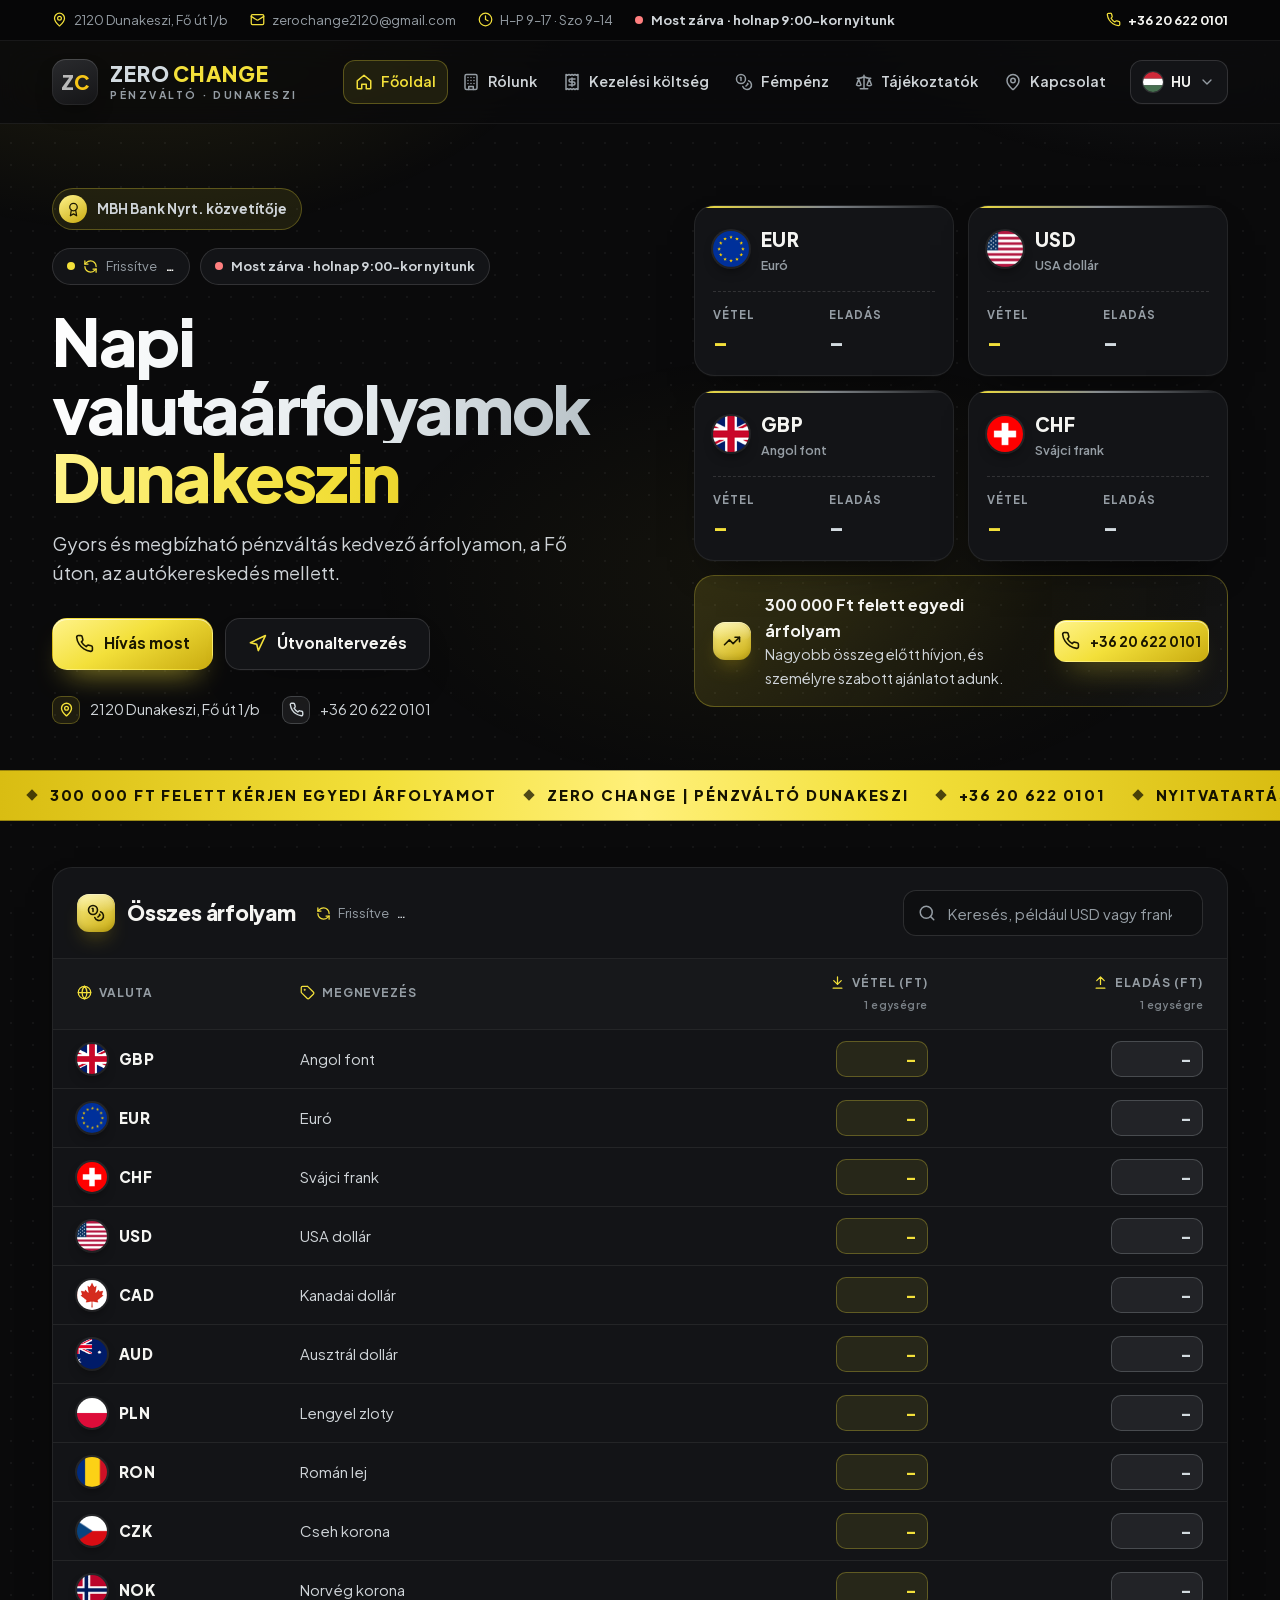
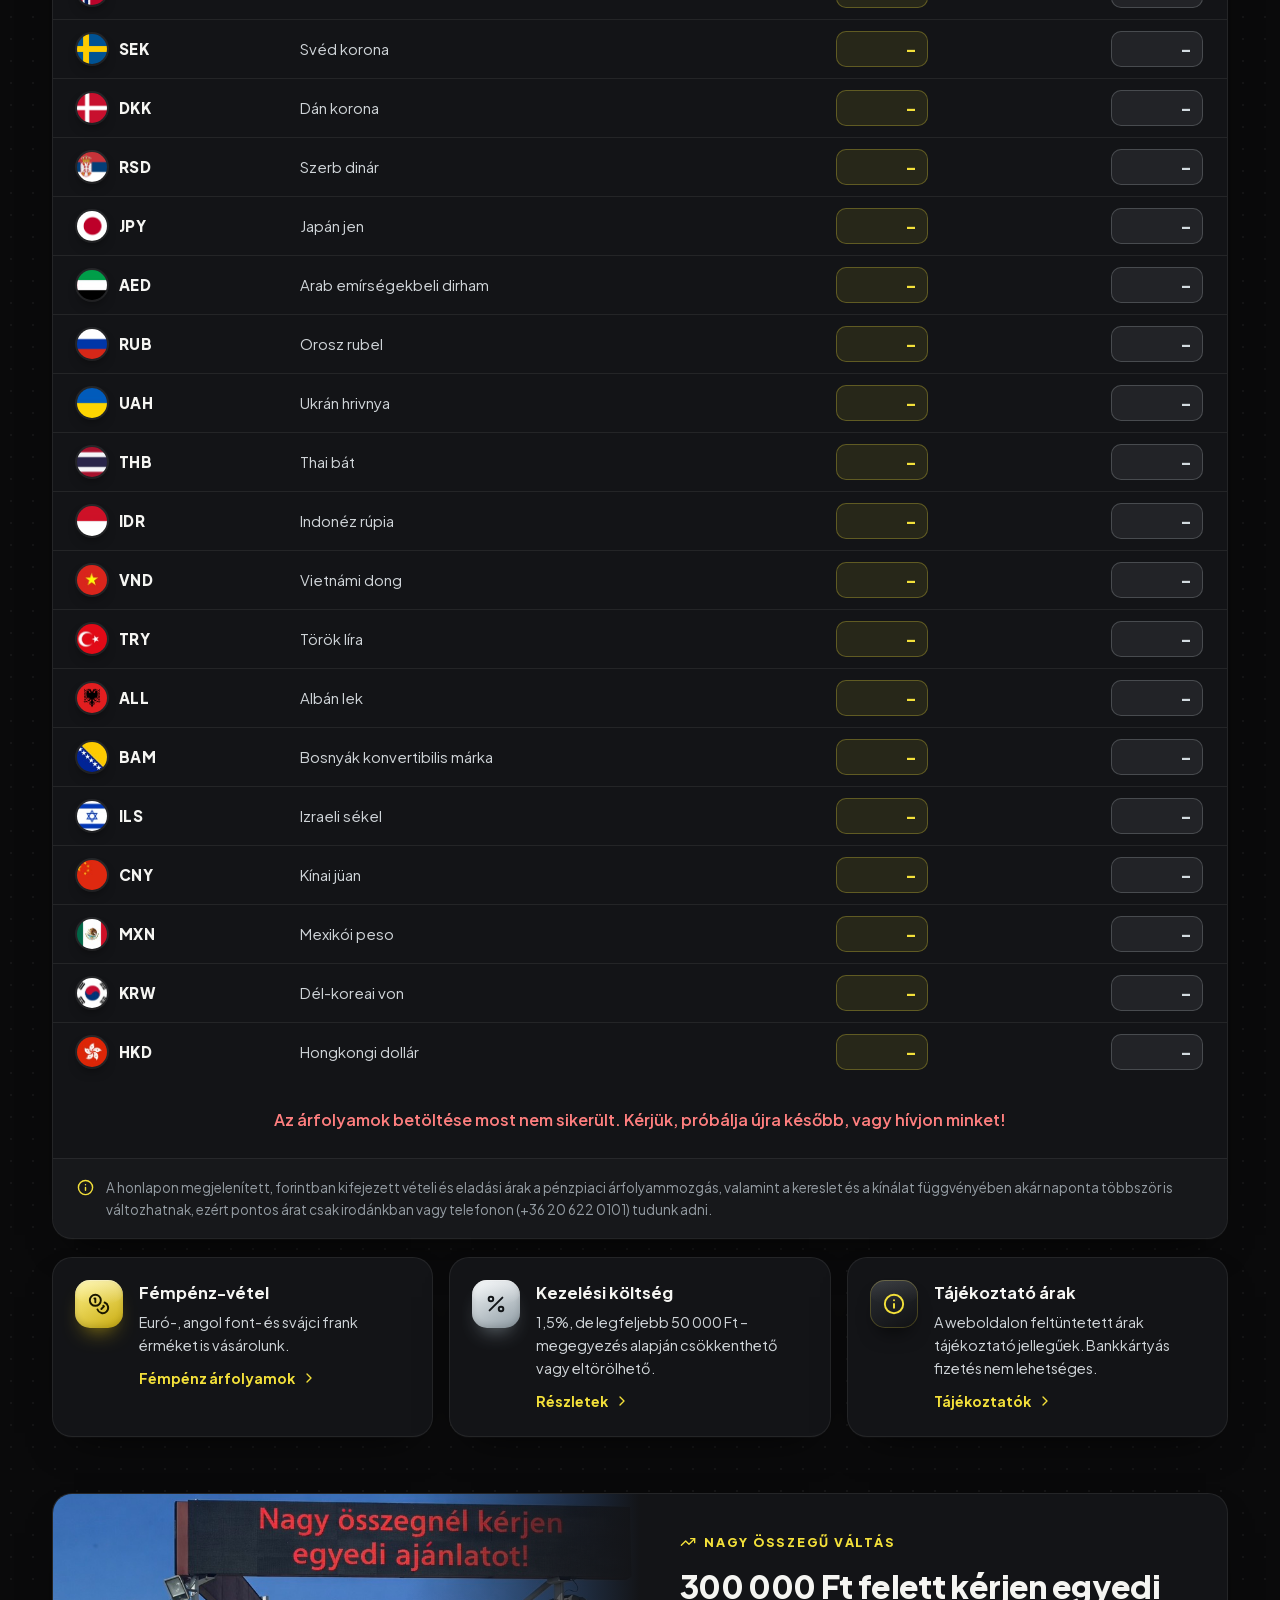
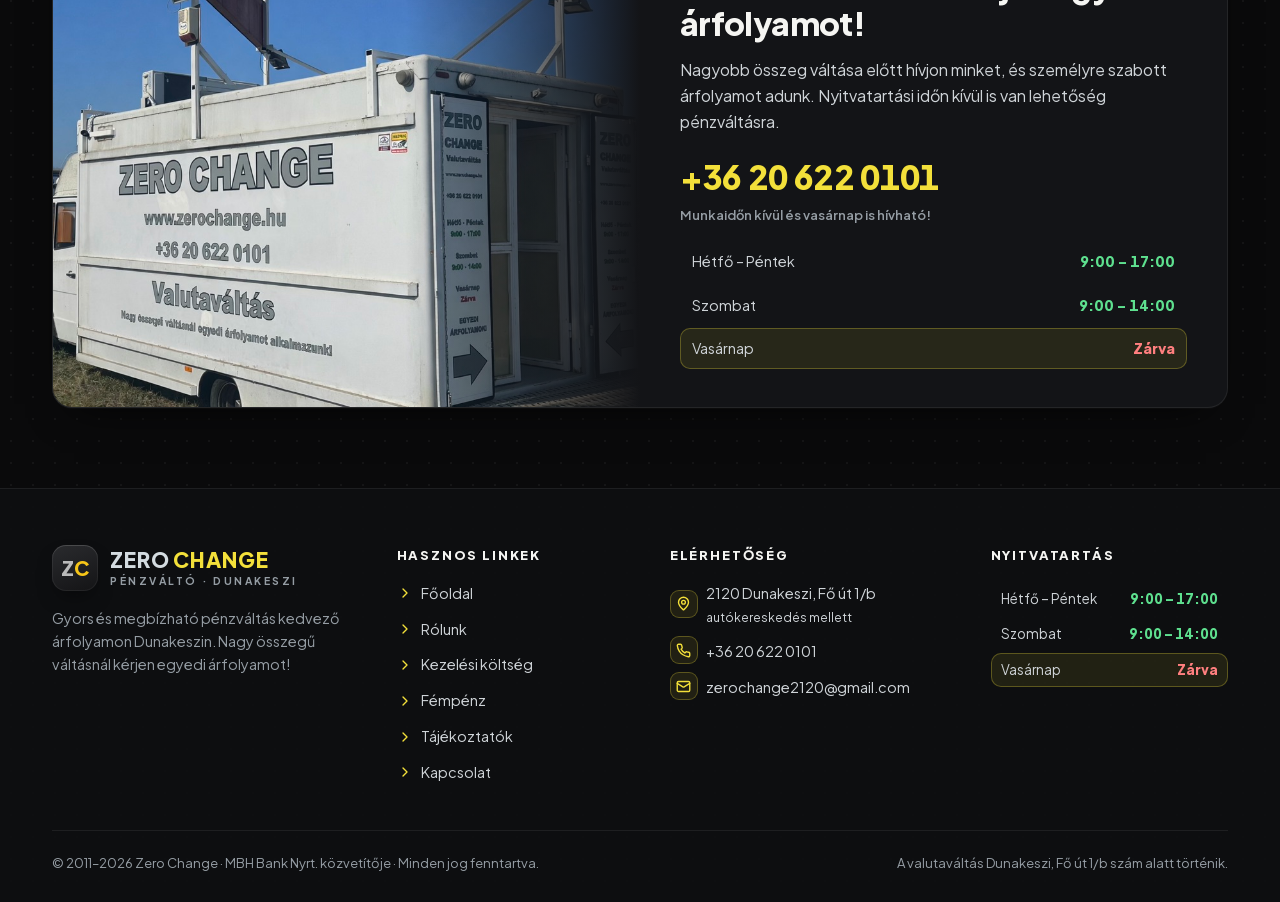
==== index.html @ 335357eb "Zero Change weboldal: első verzió Statikus, többnyelvű (HU/EN/DE) oldal élő valutaárfolyamokkal, fém" ====
<!doctype html>
<html lang="hu" data-page="home">
<head>
<meta charset="utf-8">
<meta name="viewport" content="width=device-width, initial-scale=1, viewport-fit=cover">
<title>Zero Change | Pénzváltó Dunakeszi – napi valutaárfolyamok</title>
<meta name="description" content="Zero Change valutaváltó – gyors és megbízható pénzváltás kedvező árfolyamon Dunakeszin. Nagy összegű váltásnál kérjen egyedi árfolyamot!">
<link rel="canonical" href="https://zerochange.hu/">
<meta name="theme-color" content="#0a0a0b">
<meta name="format-detection" content="telephone=no">
<meta property="og:type" content="website">
<meta property="og:site_name" content="Zero Change">
<meta property="og:locale" content="hu_HU">
<meta property="og:title" content="Zero Change | Pénzváltó Dunakeszi – napi valutaárfolyamok">
<meta property="og:description" content="Zero Change valutaváltó – gyors és megbízható pénzváltás kedvező árfolyamon Dunakeszin. Nagy összegű váltásnál kérjen egyedi árfolyamot!">
<meta property="og:url" content="https://zerochange.hu/">
<meta property="og:image" content="https://zerochange.hu/assets/img/icon-512.png">
<link rel="icon" type="image/png" sizes="32x32" href="assets/img/favicon-32.png">
<link rel="apple-touch-icon" href="assets/img/apple-touch-icon.png">
<link rel="preload" href="assets/fonts/plus-jakarta-sans-latin.woff2" as="font" type="font/woff2" crossorigin>
<link rel="preload" href="assets/fonts/plus-jakarta-sans-latin-ext.woff2" as="font" type="font/woff2" crossorigin>
<link rel="stylesheet" href="assets/css/site.css?v=20261125b">
<script src="assets/js/i18n.js?v=20261125b" defer></script>
<script src="assets/js/site.js?v=20261125b" defer></script>
<script type="application/ld+json">{"@context": "https://schema.org", "@type": "FinancialService", "name": "Zero Change", "alternateName": "Zero Change Pénzváltó Dunakeszi", "url": "https://zerochange.hu/", "image": "https://zerochange.hu/assets/img/icon-512.png", "telephone": "+36206220101", "email": "zerochange2120@gmail.com", "description": "Zero Change valutaváltó – gyors és megbízható pénzváltás kedvező árfolyamon Dunakeszin. Nagy összegű váltásnál kérjen egyedi árfolyamot!", "currenciesAccepted": "HUF", "paymentAccepted": "Cash", "address": {"@type": "PostalAddress", "streetAddress": "Fő út 1/b", "postalCode": "2120", "addressLocality": "Dunakeszi", "addressCountry": "HU"}, "geo": {"@type": "GeoCoordinates", "latitude": 47.625639, "longitude": 19.123778}, "openingHoursSpecification": [{"@type": "OpeningHoursSpecification", "dayOfWeek": ["Monday", "Tuesday", "Wednesday", "Thursday", "Friday"], "opens": "09:00", "closes": "17:00"}, {"@type": "OpeningHoursSpecification", "dayOfWeek": ["Saturday"], "opens": "09:00", "closes": "14:00"}]}</script>
</head>
<body>
<svg xmlns="http://www.w3.org/2000/svg" style="display:none" aria-hidden="true"><symbol id="i-pin" viewBox="0 0 24 24"><path d="M20 10c0 4.99-5.54 10.19-7.4 11.8a1 1 0 0 1-1.2 0C9.54 20.19 4 14.99 4 10a8 8 0 0 1 16 0"/><circle cx="12" cy="10" r="3"/></symbol><symbol id="i-mail" viewBox="0 0 24 24"><rect width="20" height="16" x="2" y="4" rx="2"/><path d="m22 7-8.97 5.7a1.94 1.94 0 0 1-2.06 0L2 7"/></symbol><symbol id="i-clock" viewBox="0 0 24 24"><circle cx="12" cy="12" r="10"/><path d="M12 6v6l4 2"/></symbol><symbol id="i-phone" viewBox="0 0 24 24"><path d="M22 16.92v3a2 2 0 0 1-2.18 2 19.8 19.8 0 0 1-8.63-3.07 19.5 19.5 0 0 1-6-6 19.8 19.8 0 0 1-3.07-8.67A2 2 0 0 1 4.11 2h3a2 2 0 0 1 2 1.72c.13.96.36 1.9.7 2.81a2 2 0 0 1-.45 2.11L8.09 9.91a16 16 0 0 0 6 6l1.27-1.27a2 2 0 0 1 2.11-.45c.91.34 1.85.57 2.81.7A2 2 0 0 1 22 16.92z"/></symbol><symbol id="i-home" viewBox="0 0 24 24"><path d="M3 10.5 12 3l9 7.5V20a1 1 0 0 1-1 1h-5v-6H9v6H4a1 1 0 0 1-1-1z"/></symbol><symbol id="i-building" viewBox="0 0 24 24"><rect x="4" y="2" width="16" height="20" rx="2"/><path d="M9 22v-4h6v4M8 6h.01M16 6h.01M12 6h.01M12 10h.01M12 14h.01M16 10h.01M16 14h.01M8 10h.01M8 14h.01"/></symbol><symbol id="i-receipt" viewBox="0 0 24 24"><path d="M4 2v20l2-1 2 1 2-1 2 1 2-1 2 1 2-1 2 1V2l-2 1-2-1-2 1-2-1-2 1-2-1-2 1z"/><path d="M16 8h-6a2 2 0 1 0 0 4h4a2 2 0 1 1 0 4H8M12 17.5v-11"/></symbol><symbol id="i-scale" viewBox="0 0 24 24"><path d="m16 16 3-8 3 8c-.87.65-1.92 1-3 1s-2.13-.35-3-1zM2 16l3-8 3 8c-.87.65-1.92 1-3 1s-2.13-.35-3-1z"/><path d="M7 21h10M12 3v18M3 7h2c2 0 5-1 7-2 2 1 5 2 7 2h2"/></symbol><symbol id="i-coins" viewBox="0 0 24 24"><circle cx="8" cy="8" r="6"/><path d="M18.09 10.37A6 6 0 1 1 10.34 18M7 6h1v4M16.71 13.88l.7.71-2.82 2.82"/></symbol><symbol id="i-menu" viewBox="0 0 24 24"><path d="M4 6h16M4 12h16M4 18h16"/></symbol><symbol id="i-close" viewBox="0 0 24 24"><path d="M18 6 6 18M6 6l12 12"/></symbol><symbol id="i-chev-down" viewBox="0 0 24 24"><path d="m6 9 6 6 6-6"/></symbol><symbol id="i-chev-right" viewBox="0 0 24 24"><path d="m9 18 6-6-6-6"/></symbol><symbol id="i-award" viewBox="0 0 24 24"><circle cx="12" cy="8" r="6"/><path d="M15.48 12.89 17 22l-5-3-5 3 1.52-9.11"/></symbol><symbol id="i-refresh" viewBox="0 0 24 24"><path d="M21 12a9 9 0 0 0-9-9 9.75 9.75 0 0 0-6.74 2.74L3 8"/><path d="M3 3v5h5M3 12a9 9 0 0 0 9 9 9.75 9.75 0 0 0 6.74-2.74L21 16"/><path d="M16 16h5v5"/></symbol><symbol id="i-nav" viewBox="0 0 24 24"><path d="M3 11 22 2l-9 19-2-8z"/></symbol><symbol id="i-search" viewBox="0 0 24 24"><circle cx="11" cy="11" r="8"/><path d="m21 21-4.3-4.3"/></symbol><symbol id="i-globe" viewBox="0 0 24 24"><circle cx="12" cy="12" r="10"/><path d="M12 2a14.5 14.5 0 0 0 0 20 14.5 14.5 0 0 0 0-20M2 12h20"/></symbol><symbol id="i-tag" viewBox="0 0 24 24"><path d="M12.59 2.59A2 2 0 0 0 11.17 2H4a2 2 0 0 0-2 2v7.17a2 2 0 0 0 .59 1.42l8.7 8.7a2.43 2.43 0 0 0 3.42 0l6.58-6.58a2.43 2.43 0 0 0 0-3.42z"/><circle cx="7.5" cy="7.5" r=".6" fill="currentColor"/></symbol><symbol id="i-buy" viewBox="0 0 24 24"><path d="M12 3v12M6 9l6 6 6-6M5 21h14"/></symbol><symbol id="i-sell" viewBox="0 0 24 24"><path d="M12 15V3M6 9l6-6 6 6M5 21h14"/></symbol><symbol id="i-info" viewBox="0 0 24 24"><circle cx="12" cy="12" r="10"/><path d="M12 16v-4M12 8h.01"/></symbol><symbol id="i-arrow-up" viewBox="0 0 24 24"><path d="m5 12 7-7 7 7M12 19V5"/></symbol><symbol id="i-check" viewBox="0 0 24 24"><path d="M20 6 9 17l-5-5"/></symbol><symbol id="i-percent" viewBox="0 0 24 24"><path d="M19 5 5 19"/><circle cx="6.5" cy="6.5" r="2.5"/><circle cx="17.5" cy="17.5" r="2.5"/></symbol><symbol id="i-wallet" viewBox="0 0 24 24"><path d="M19 7V4a1 1 0 0 0-1-1H5a2 2 0 0 0 0 4h15a1 1 0 0 1 1 1v4h-3a2 2 0 0 0 0 4h3a1 1 0 0 0 1-1v-2a1 1 0 0 0-1-1"/><path d="M3 5v14a2 2 0 0 0 2 2h15a1 1 0 0 0 1-1v-4"/></symbol><symbol id="i-file" viewBox="0 0 24 24"><path d="M15 2H6a2 2 0 0 0-2 2v16a2 2 0 0 0 2 2h12a2 2 0 0 0 2-2V7z"/><path d="M14 2v4a2 2 0 0 0 2 2h4M16 13H8M16 17H8M10 9H8"/></symbol><symbol id="i-ext" viewBox="0 0 24 24"><path d="M15 3h6v6M10 14 21 3M18 13v6a2 2 0 0 1-2 2H5a2 2 0 0 1-2-2V8a2 2 0 0 1 2-2h6"/></symbol><symbol id="i-shield" viewBox="0 0 24 24"><path d="M20 13c0 5-3.5 7.5-7.66 8.95a1 1 0 0 1-.67-.01C7.5 20.5 4 18 4 13V6a1 1 0 0 1 1-1c2 0 4.5-1.2 6.24-2.72a1.17 1.17 0 0 1 1.52 0C14.51 3.81 17 5 19 5a1 1 0 0 1 1 1z"/></symbol><symbol id="i-user" viewBox="0 0 24 24"><path d="M19 21v-2a4 4 0 0 0-4-4H9a4 4 0 0 0-4 4v2"/><circle cx="12" cy="7" r="4"/></symbol><symbol id="i-bank" viewBox="0 0 24 24"><path d="M3 22h18M6 18v-7M10 18v-7M14 18v-7M18 18v-7M12 2l9 5H3z"/></symbol><symbol id="i-trend" viewBox="0 0 24 24"><path d="M22 7 13.5 15.5l-5-5L2 17"/><path d="M16 7h6v6"/></symbol><symbol id="i-chart" viewBox="0 0 24 24"><path d="M3 3v18h18"/><path d="m19 9-5 5-4-4-3 3"/></symbol><symbol id="i-cash" viewBox="0 0 24 24"><rect x="2" y="6" width="20" height="12" rx="2"/><circle cx="12" cy="12" r="2.5"/><path d="M6 12h.01M18 12h.01"/></symbol><symbol id="i-swap" viewBox="0 0 24 24"><path d="m16 3 4 4-4 4M20 7H4M8 21l-4-4 4-4M4 17h16"/></symbol><symbol id="i-calendar" viewBox="0 0 24 24"><rect x="3" y="4" width="18" height="18" rx="2"/><path d="M16 2v4M8 2v4M3 10h18"/></symbol><symbol id="flag-hu" viewBox="0 0 24 24"><rect width="24" height="8" fill="#ce2939"/><rect y="8" width="24" height="8" fill="#fff"/><rect y="16" width="24" height="8" fill="#477050"/></symbol><symbol id="flag-de" viewBox="0 0 24 24"><rect width="24" height="8" fill="#000"/><rect y="8" width="24" height="8" fill="#dd0000"/><rect y="16" width="24" height="8" fill="#ffce00"/></symbol><symbol id="flag-gb" viewBox="0 0 24 24"><rect width="24" height="24" fill="#012169"/><path d="M0 0l24 24M24 0 0 24" stroke="#fff" stroke-width="5"/><path d="M0 0l24 24M24 0 0 24" stroke="#c8102e" stroke-width="2"/><path d="M12 0v24M0 12h24" stroke="#fff" stroke-width="7"/><path d="M12 0v24M0 12h24" stroke="#c8102e" stroke-width="4"/></symbol></svg>
<a class="skip" href="#main" data-i18n="skip">Ugrás a tartalomra</a>
<div class="topbar"><div class="wrap tb-in">
  <a class="tb-i tb-addr" href="https://www.google.com/maps/search/?api=1&query=47.625639%2C19.123778" target="_blank" rel="noopener noreferrer"><svg class="i" aria-hidden="true"><use href="#i-pin"/></svg><span>2120 Dunakeszi, Fő út 1/b</span></a>
  <a class="tb-i tb-mail" href="mailto:zerochange2120@gmail.com"><svg class="i" aria-hidden="true"><use href="#i-mail"/></svg><span>zerochange2120@gmail.com</span></a>
  <span class="tb-i tb-hours"><svg class="i" aria-hidden="true"><use href="#i-clock"/></svg><span data-i18n="hours_short">H–P 9–17 · Szo 9–14</span></span>
  <span class="tb-i tb-status" data-status><span class="dot" aria-hidden="true"></span><span data-status-t>H–P 9–17 · Szo 9–14</span></span>
  <a class="tb-i tb-tel" href="tel:+36206220101"><svg class="i" aria-hidden="true"><use href="#i-phone"/></svg><span>+36 20 622 0101</span></a>
</div></div>
<header class="hdr">
  <div class="wrap hdr-in">
    <a class="brand" href="index.html" aria-label="Zero Change – Főoldal"><span class="mark" aria-hidden="true"><b>Z</b><i>C</i></span><span class="wm"><span class="wm-t"><b>ZERO</b><i>CHANGE</i></span><small>Pénzváltó · Dunakeszi</small></span></a>
    <nav class="nav" data-i18n-attr="aria-label:menu_label" aria-label="Menü"><a href="index.html" aria-current="page"><svg class="i" aria-hidden="true"><use href="#i-home"/></svg><span data-i18n="nav_home">Főoldal</span></a><a href="rolunk.html"><svg class="i" aria-hidden="true"><use href="#i-building"/></svg><span data-i18n="nav_about">Rólunk</span></a><a href="kezeles.html"><svg class="i" aria-hidden="true"><use href="#i-receipt"/></svg><span data-i18n="nav_fees">Kezelési költség</span></a><a href="fempenz.html"><svg class="i" aria-hidden="true"><use href="#i-coins"/></svg><span data-i18n="nav_coins">Fémpénz</span></a><a href="panasz.html"><svg class="i" aria-hidden="true"><use href="#i-scale"/></svg><span data-i18n="nav_docs">Tájékoztatók</span></a><a href="kapcsolat.html"><svg class="i" aria-hidden="true"><use href="#i-pin"/></svg><span data-i18n="nav_contact">Kapcsolat</span></a></nav>
    <div class="lang">
      <button class="lang-btn" type="button" aria-haspopup="true" aria-expanded="false" data-i18n-attr="aria-label:lang_label" aria-label="Nyelv kiválasztása"><svg class="flag lang-cur-flag" aria-hidden="true"><use href="#flag-hu"/></svg><span class="lang-cur-text">HU</span><svg class="i" aria-hidden="true"><use href="#i-chev-down"/></svg></button>
      <div class="lang-menu"></div>
    </div>
    <button class="burger" id="menuOpen" type="button" aria-controls="drawer" aria-expanded="false" data-i18n-attr="aria-label:menu_open" aria-label="Menü megnyitása"><svg class="i" aria-hidden="true"><use href="#i-menu"/></svg></button>
  </div>
</header>
<div class="drawer" id="drawer">
  <div class="drawer-bg" data-close></div>
  <div class="drawer-panel" role="dialog" aria-modal="true" data-i18n-attr="aria-label:menu_label" aria-label="Menü">
    <div class="drawer-top"><span class="brand"><span class="mark" aria-hidden="true"><b>Z</b><i>C</i></span><span class="wm"><span class="wm-t"><b>ZERO</b><i>CHANGE</i></span></span></span><button type="button" data-close data-i18n-attr="aria-label:menu_close" aria-label="Menü bezárása" class="burger burger-x"><svg class="i" aria-hidden="true"><use href="#i-close"/></svg></button></div>
    <a class="dlk" href="index.html" aria-current="page"><span class="mi"><svg class="i" aria-hidden="true"><use href="#i-home"/></svg></span><span data-i18n="nav_home">Főoldal</span></a><a class="dlk" href="rolunk.html"><span class="mi"><svg class="i" aria-hidden="true"><use href="#i-building"/></svg></span><span data-i18n="nav_about">Rólunk</span></a><a class="dlk" href="kezeles.html"><span class="mi"><svg class="i" aria-hidden="true"><use href="#i-receipt"/></svg></span><span data-i18n="nav_fees">Kezelési költség</span></a><a class="dlk" href="fempenz.html"><span class="mi"><svg class="i" aria-hidden="true"><use href="#i-coins"/></svg></span><span data-i18n="nav_coins">Fémpénz</span></a><a class="dlk" href="panasz.html"><span class="mi"><svg class="i" aria-hidden="true"><use href="#i-scale"/></svg></span><span data-i18n="nav_docs">Tájékoztatók</span></a><a class="dlk" href="kapcsolat.html"><span class="mi"><svg class="i" aria-hidden="true"><use href="#i-pin"/></svg></span><span data-i18n="nav_contact">Kapcsolat</span></a>
    <div class="drawer-info">
      <a href="tel:+36206220101">+36 20 622 0101</a>
      <a href="mailto:zerochange2120@gmail.com">zerochange2120@gmail.com</a>
      <a href="https://www.google.com/maps/search/?api=1&query=47.625639%2C19.123778" target="_blank" rel="noopener noreferrer">2120 Dunakeszi, Fő út 1/b</a>
      <span data-i18n="hours_long">Hétfő–péntek 9:00–17:00, szombat 9:00–14:00</span>
    </div>
  </div>
</div>
<main id="main">
<section class="hero"><div class="wrap hero-g">
  <div class="hero-txt">
    <div class="badge"><span class="bdi"><svg class="i" aria-hidden="true"><use href="#i-award"/></svg></span><span data-i18n="partner">MBH Bank Nyrt. közvetítője</span></div>
    <div class="pills">
      <span class="upd-hero" aria-live="polite"><span class="live" aria-hidden="true"></span><svg class="i" aria-hidden="true"><use href="#i-refresh"/></svg><span data-i18n="updated">Frissítve</span><b data-upd>…</b></span>
      <span class="st-pill" data-status><span class="dot" aria-hidden="true"></span><span data-status-t>H–P 9–17 · Szo 9–14</span></span>
    </div>
    <h1 class="h1"><span class="a1" data-i18n="home_t1">Napi valutaárfolyamok</span><span class="a2" data-i18n="home_t2">Dunakeszin</span></h1>
    <p class="lead" data-i18n="home_sub">Gyors és megbízható pénzváltás kedvező árfolyamon, a Fő úton, az autókereskedés mellett.</p>
    <div class="cta">
      <a class="btn btn-p" href="tel:+36206220101"><svg class="i" aria-hidden="true"><use href="#i-phone"/></svg><span data-i18n="btn_call">Hívás most</span></a>
      <a class="btn" href="https://www.google.com/maps/dir/?api=1&destination=47.625639%2C19.123778" target="_blank" rel="noopener noreferrer"><svg class="i" aria-hidden="true"><use href="#i-nav"/></svg><span class="hide-sm" data-i18n="btn_route">Útvonaltervezés</span><span class="show-sm" data-i18n="btn_route_short">Útvonal</span></a>
    </div>
    <div class="meta"><a href="https://www.google.com/maps/search/?api=1&query=47.625639%2C19.123778" target="_blank" rel="noopener noreferrer"><span class="mi"><svg class="i" aria-hidden="true"><use href="#i-pin"/></svg></span><span>2120 Dunakeszi, Fő út 1/b</span></a><a href="tel:+36206220101"><span class="mi s"><svg class="i" aria-hidden="true"><use href="#i-phone"/></svg></span><span>+36 20 622 0101</span></a></div>
  </div>
  <div class="feat" id="featured" aria-live="polite">
    <article class="card fc" data-feat="EUR"><div class="fc-t"><img class="cflag" src="assets/flags/EUR.png" alt="" width="36" height="36"><div>EUR<small data-cname>Euró</small></div></div><div class="fc-r"><div><small data-i18n="buy">Vétel</small><b class="c-buy">…</b></div><div><small data-i18n="sell">Eladás</small><b class="c-sell">…</b></div></div></article>
    <article class="card fc" data-feat="USD"><div class="fc-t"><img class="cflag" src="assets/flags/USD.png" alt="" width="36" height="36"><div>USD<small data-cname>USA dollár</small></div></div><div class="fc-r"><div><small data-i18n="buy">Vétel</small><b class="c-buy">…</b></div><div><small data-i18n="sell">Eladás</small><b class="c-sell">…</b></div></div></article>
    <article class="card fc" data-feat="GBP"><div class="fc-t"><img class="cflag" src="assets/flags/GBP.png" alt="" width="36" height="36"><div>GBP<small data-cname>Angol font</small></div></div><div class="fc-r"><div><small data-i18n="buy">Vétel</small><b class="c-buy">…</b></div><div><small data-i18n="sell">Eladás</small><b class="c-sell">…</b></div></div></article>
    <article class="card fc" data-feat="CHF"><div class="fc-t"><img class="cflag" src="assets/flags/CHF.png" alt="" width="36" height="36"><div>CHF<small data-cname>Svájci frank</small></div></div><div class="fc-r"><div><small data-i18n="buy">Vétel</small><b class="c-buy">…</b></div><div><small data-i18n="sell">Eladás</small><b class="c-sell">…</b></div></div></article>
    <div class="feat-note"><span class="pi pi-sm"><svg class="i" aria-hidden="true"><use href="#i-trend"/></svg></span><div><b data-i18n="feat_note_t">300 000 Ft felett egyedi árfolyam</b><span data-i18n="feat_note_d">Nagyobb összeg előtt hívjon, és személyre szabott ajánlatot adunk.</span></div><a class="btn btn-p btn-s" href="tel:+36206220101"><svg class="i" aria-hidden="true"><use href="#i-phone"/></svg><span>+36 20 622 0101</span></a></div>
  </div>
</div></section>
<div class="mq"><div class="mq-t"><div class="mq-g"><span class="mq-i" data-i18n="mq_1">300 000 Ft felett kérjen egyedi árfolyamot</span><span class="mq-i" data-i18n="mq_2">Zero Change | Pénzváltó Dunakeszi</span><span class="mq-i">+36 20 622 0101</span><span class="mq-i" data-i18n="mq_3">Nyitvatartáson kívül is, telefonos egyeztetéssel</span><span class="mq-i" data-i18n="mq_1">300 000 Ft felett kérjen egyedi árfolyamot</span><span class="mq-i" data-i18n="mq_2">Zero Change | Pénzváltó Dunakeszi</span><span class="mq-i">+36 20 622 0101</span><span class="mq-i" data-i18n="mq_3">Nyitvatartáson kívül is, telefonos egyeztetéssel</span></div><div class="mq-g" aria-hidden="true"><span class="mq-i" data-i18n="mq_1">300 000 Ft felett kérjen egyedi árfolyamot</span><span class="mq-i" data-i18n="mq_2">Zero Change | Pénzváltó Dunakeszi</span><span class="mq-i">+36 20 622 0101</span><span class="mq-i" data-i18n="mq_3">Nyitvatartáson kívül is, telefonos egyeztetéssel</span><span class="mq-i" data-i18n="mq_1">300 000 Ft felett kérjen egyedi árfolyamot</span><span class="mq-i" data-i18n="mq_2">Zero Change | Pénzváltó Dunakeszi</span><span class="mq-i">+36 20 622 0101</span><span class="mq-i" data-i18n="mq_3">Nyitvatartáson kívül is, telefonos egyeztetéssel</span></div></div></div>
<section class="wrap sec-rates" aria-labelledby="ratesH">
  <div class="card tbl">
    <div class="tbl-h">
      <h2 id="ratesH"><span class="pi pi-sm"><svg class="i" aria-hidden="true"><use href="#i-coins"/></svg></span><span data-i18n="rates_all">Összes árfolyam</span></h2>
      <div class="upd"><svg class="i" aria-hidden="true"><use href="#i-refresh"/></svg><span class="upd-l" data-i18n="updated">Frissítve</span><span data-upd>…</span></div>
      <label class="search"><svg class="i" aria-hidden="true"><use href="#i-search"/></svg><span class="sr" data-i18n="search_ph">Keresés, például USD vagy frank</span><input id="rateSearch" type="search" autocomplete="off" enterkeyhint="search" data-i18n-attr="placeholder:search_ph" placeholder="Keresés, például USD vagy frank"></label>
    </div>
    <table class="rt">
      <thead><tr>
        <th scope="col"><span class="th"><svg class="i" aria-hidden="true"><use href="#i-globe"/></svg><span data-i18n="th_currency">Valuta</span></span></th>
        <th scope="col"><span class="th"><svg class="i" aria-hidden="true"><use href="#i-tag"/></svg><span data-i18n="th_name">Megnevezés</span></span></th>
        <th scope="col" class="num"><span class="th"><svg class="i" aria-hidden="true"><use href="#i-buy"/></svg><span data-i18n="th_buy">Vétel (Ft)</span></span><br><span class="th"><small data-i18n="per_unit">1 egységre</small></span></th>
        <th scope="col" class="num"><span class="th"><svg class="i" aria-hidden="true"><use href="#i-sell"/></svg><span data-i18n="th_sell">Eladás (Ft)</span></span><br><span class="th"><small data-i18n="per_unit">1 egységre</small></span></th>
      </tr></thead>
      <tbody id="rateBody"></tbody>
    </table>
    <div class="rl" id="rateList"></div>
    <div class="state" id="rateState" role="status" hidden></div>
    <div class="tbl-f"><svg class="i" aria-hidden="true"><use href="#i-info"/></svg><span data-i18n="rates_note">A honlapon megjelenített, forintban kifejezett vételi és eladási árak a pénzpiaci árfolyammozgás, valamint a kereslet és a kínálat függvényében akár naponta többször is változhatnak, ezért pontos árat csak irodánkban vagy telefonon (+36 20 622 0101) tudunk adni.</span></div>
  </div>
  <div class="info3">
    <div class="card ic"><span class="pi"><svg class="i" aria-hidden="true"><use href="#i-coins"/></svg></span><div><b data-i18n="coins_title">Fémpénz-vétel</b><p data-i18n="coins_text">Euró-, angol font- és svájci frank érméket is vásárolunk.</p><a class="lnk" href="fempenz.html"><span data-i18n="coins_link">Fémpénz árfolyamok</span><svg class="i" aria-hidden="true"><use href="#i-chev-right"/></svg></a></div></div>
    <div class="card ic"><span class="pi pi-s"><svg class="i" aria-hidden="true"><use href="#i-percent"/></svg></span><div><b data-i18n="fee_card_title">Kezelési költség</b><p data-i18n="fee_card_text">1,5%, de legfeljebb 50 000 Ft – megegyezés alapján csökkenthető vagy eltörölhető.</p><a class="lnk" href="kezeles.html"><span data-i18n="details">Részletek</span><svg class="i" aria-hidden="true"><use href="#i-chev-right"/></svg></a></div></div>
    <div class="card ic"><span class="pi pi-d"><svg class="i" aria-hidden="true"><use href="#i-info"/></svg></span><div><b data-i18n="notice_title">Tájékoztató árak</b><p data-i18n="notice_text">A weboldalon feltüntetett árak tájékoztató jellegűek. Bankkártyás fizetés nem lehetséges.</p><a class="lnk" href="panasz.html"><span data-i18n="nav_docs">Tájékoztatók</span><svg class="i" aria-hidden="true"><use href="#i-chev-right"/></svg></a></div></div>
  </div>
  <div class="card deal">
    <div class="deal-img"><img src="assets/img/helyszin.jpg" alt="A Zero Change valutaváltó Dunakeszin, a Fő úton" data-i18n-attr="alt:place_alt" width="1200" height="800" loading="lazy" decoding="async"></div>
    <div class="deal-b">
      <span class="eyebrow"><svg class="i" aria-hidden="true"><use href="#i-trend"/></svg><span data-i18n="deal_eyebrow">Nagy összegű váltás</span></span>
      <h2 data-i18n="deal_title">300 000 Ft felett kérjen egyedi árfolyamot!</h2>
      <p data-i18n="deal_text">Nagyobb összeg váltása előtt hívjon minket, és személyre szabott árfolyamot adunk. Nyitvatartási időn kívül is van lehetőség pénzváltásra.</p>
      <a class="big-tel" href="tel:+36206220101">+36 20 622 0101<small data-i18n="phone_note">Munkaidőn kívül és vasárnap is hívható!</small></a>
      <dl class="hrs"><div data-days="1,2,3,4,5"><dt data-i18n="d_monfri">Hétfő – Péntek</dt><dd>9:00 – 17:00</dd></div><div data-days="6"><dt data-i18n="d_sat">Szombat</dt><dd>9:00 – 14:00</dd></div><div data-days="0"><dt data-i18n="d_sun">Vasárnap</dt><dd class="cl" data-i18n="closed">Zárva</dd></div></dl>
    </div>
  </div>
</section>
</main>
<footer class="ftr">
  <div class="wrap">
    <div class="ftr-g">
      <div><a class="brand" href="index.html" aria-label="Zero Change"><span class="mark" aria-hidden="true"><b>Z</b><i>C</i></span><span class="wm"><span class="wm-t"><b>ZERO</b><i>CHANGE</i></span><small>Pénzváltó · Dunakeszi</small></span></a><p data-i18n="footer_desc">Gyors és megbízható pénzváltás kedvező árfolyamon Dunakeszin. Nagy összegű váltásnál kérjen egyedi árfolyamot!</p></div>
      <div><h2 data-i18n="footer_links">Hasznos linkek</h2><ul><li><a href="index.html"><svg class="i i-sm" aria-hidden="true"><use href="#i-chev-right"/></svg><span data-i18n="nav_home">Főoldal</span></a></li><li><a href="rolunk.html"><svg class="i i-sm" aria-hidden="true"><use href="#i-chev-right"/></svg><span data-i18n="nav_about">Rólunk</span></a></li><li><a href="kezeles.html"><svg class="i i-sm" aria-hidden="true"><use href="#i-chev-right"/></svg><span data-i18n="nav_fees">Kezelési költség</span></a></li><li><a href="fempenz.html"><svg class="i i-sm" aria-hidden="true"><use href="#i-chev-right"/></svg><span data-i18n="nav_coins">Fémpénz</span></a></li><li><a href="panasz.html"><svg class="i i-sm" aria-hidden="true"><use href="#i-chev-right"/></svg><span data-i18n="nav_docs">Tájékoztatók</span></a></li><li><a href="kapcsolat.html"><svg class="i i-sm" aria-hidden="true"><use href="#i-chev-right"/></svg><span data-i18n="nav_contact">Kapcsolat</span></a></li></ul></div>
      <div><h2 data-i18n="footer_contact">Elérhetőség</h2>
        <ul>
          <li><a class="fci" href="https://www.google.com/maps/search/?api=1&query=47.625639%2C19.123778" target="_blank" rel="noopener noreferrer"><span class="mi"><svg class="i" aria-hidden="true"><use href="#i-pin"/></svg></span><span>2120 Dunakeszi, Fő út 1/b<br><small class="nm" data-i18n="addr_note">autókereskedés mellett</small></span></a></li>
          <li><a class="fci" href="tel:+36206220101"><span class="mi"><svg class="i" aria-hidden="true"><use href="#i-phone"/></svg></span><span>+36 20 622 0101</span></a></li>
          <li><a class="fci" href="mailto:zerochange2120@gmail.com"><span class="mi"><svg class="i" aria-hidden="true"><use href="#i-mail"/></svg></span><span>zerochange2120@gmail.com</span></a></li>
        </ul>
      </div>
      <div><h2 data-i18n="footer_hours">Nyitvatartás</h2><dl class="hrs"><div data-days="1,2,3,4,5"><dt data-i18n="d_monfri">Hétfő – Péntek</dt><dd>9:00 – 17:00</dd></div><div data-days="6"><dt data-i18n="d_sat">Szombat</dt><dd>9:00 – 14:00</dd></div><div data-days="0"><dt data-i18n="d_sun">Vasárnap</dt><dd class="cl" data-i18n="closed">Zárva</dd></div></dl></div>
    </div>
    <div class="ftr-b"><span>© 2011–<span id="year">2026</span> Zero Change · <span data-i18n="partner">MBH Bank Nyrt. közvetítője</span> · <span data-i18n="footer_rights">Minden jog fenntartva.</span></span><span data-i18n="footer_where">A valutaváltás Dunakeszi, Fő út 1/b szám alatt történik.</span></div>
  </div>
</footer>
<button class="totop" id="toTop" type="button" data-i18n-attr="aria-label:to_top" aria-label="Vissza az oldal tetejére"><svg class="i" aria-hidden="true"><use href="#i-arrow-up"/></svg></button>
<nav class="tabbar" data-i18n-attr="aria-label:tab_label" aria-label="Gyorsmenü"><a href="index.html" aria-current="page"><svg class="i" aria-hidden="true"><use href="#i-chart"/></svg><span data-i18n="tab_rates">Árfolyam</span></a><a href="fempenz.html"><svg class="i" aria-hidden="true"><use href="#i-coins"/></svg><span data-i18n="tab_coins">Fémpénz</span></a><a href="kezeles.html"><svg class="i" aria-hidden="true"><use href="#i-receipt"/></svg><span data-i18n="tab_fees">Díjak</span></a><a href="panasz.html"><svg class="i" aria-hidden="true"><use href="#i-file"/></svg><span data-i18n="tab_docs">Infók</span></a><a href="kapcsolat.html"><svg class="i" aria-hidden="true"><use href="#i-pin"/></svg><span data-i18n="tab_contact">Kapcsolat</span></a></nav>
</body>
</html>
---- assets/css/site.css ----
/* Zero Change – weboldal stílusok (sötét téma, arany + ezüst) */
@font-face{font-family:"Plus Jakarta Sans";src:url(../fonts/plus-jakarta-sans-latin-ext.woff2) format("woff2");font-weight:200 800;font-style:normal;font-display:swap;
  unicode-range:U+0100-02BA,U+02BD-02C5,U+02C7-02CC,U+02CE-02D7,U+02DD-02FF,U+0304,U+0308,U+0329,U+1D00-1DBF,U+1E00-1E9F,U+1EF2-1EFF,U+2020,U+20A0-20AB,U+20AD-20C4,U+2113,U+2C60-2C7F,U+A720-A7FF}
@font-face{font-family:"Plus Jakarta Sans";src:url(../fonts/plus-jakarta-sans-latin.woff2) format("woff2");font-weight:200 800;font-style:normal;font-display:swap;
  unicode-range:U+0000-00FF,U+0131,U+0152-0153,U+02BB-02BC,U+02C6,U+02DA,U+02DC,U+0304,U+0308,U+0329,U+2000-206F,U+20AC,U+2122,U+2191,U+2193,U+2212,U+2215,U+FEFF,U+FFFD}

:root{
  --bg:#0a0a0b;--bg2:#0e0f11;--card:#131417;--card2:#191b1f;--glass:rgba(16,17,19,.86);
  --line:rgba(255,255,255,.07);--line2:rgba(255,255,255,.13);
  --tx:#f5f5f2;--tx2:#cfd4d8;--mut:#959da4;
  --gold:#f3e03a;--gold-1:#fff38a;--gold-2:#c9ab10;--gold-t:rgba(243,224,58,.09);--gold-l:rgba(243,224,58,.28);
  --silver:#d3dbe0;--silver-1:#f2f5f7;--silver-2:#8e9ba3;--silver-t:rgba(211,219,224,.08);--silver-l:rgba(211,219,224,.22);
  --green:#5ee08f;--red:#ff7f7f;
  --hdr:rgba(10,10,11,.82);--ftr:rgba(14,15,17,.94);
  --dot:rgba(255,255,255,.045);
  --sh:0 1px 0 rgba(255,255,255,.02),0 18px 40px -22px rgba(0,0,0,.85);
  --sh2:0 30px 60px -30px rgba(0,0,0,.95);
  --r:20px;--wrap:1240px;
  --font:"Plus Jakarta Sans",system-ui,-apple-system,"Segoe UI",Roboto,Arial,sans-serif;
  color-scheme:dark;
}

*,*:before,*:after{box-sizing:border-box}
html{-webkit-text-size-adjust:100%;scroll-behavior:smooth;scroll-padding-top:110px}
@media (prefers-reduced-motion:reduce){html{scroll-behavior:auto}*,*:before,*:after{animation:none!important;transition:none!important}}
body{margin:0;font-family:var(--font);font-size:16px;line-height:1.6;color:var(--tx);background:var(--bg);-webkit-font-smoothing:antialiased;overflow-x:hidden;
  background-image:radial-gradient(var(--dot) 1px,transparent 1.2px);background-size:22px 22px}
/* zerochange „folyékony” arany–ezüst háttérfény */
body:before{content:"";position:fixed;inset:-20% -10% auto -10%;height:120vh;z-index:-1;pointer-events:none;
  background:radial-gradient(42% 38% at 18% 12%,rgba(243,224,58,.13),transparent 70%),
             radial-gradient(38% 34% at 86% 8%,rgba(176,190,197,.14),transparent 72%),
             radial-gradient(40% 30% at 60% 70%,rgba(243,224,58,.05),transparent 70%);
  animation:drift 18s ease-in-out infinite alternate}
@keyframes drift{0%{transform:translate3d(0,0,0)}100%{transform:translate3d(-3%,4%,0) scale(1.05)}}
img,svg{max-width:100%}
img{height:auto}
a{color:inherit;text-decoration:none}
h1,h2,h3,h4,p,ul,ol,dl,dd{margin:0}
ul,ol{padding:0;list-style:none}
button{font:inherit;color:inherit}
:focus-visible{outline:2px solid var(--gold);outline-offset:3px;border-radius:10px}
.i{width:20px;height:20px;flex:none;display:inline-block;vertical-align:middle;fill:none;stroke:currentColor;stroke-width:2;stroke-linecap:round;stroke-linejoin:round}
.i-sm{width:16px;height:16px}
.wrap{max-width:var(--wrap);margin:0 auto;padding:0 32px}
.skip{position:absolute;left:12px;top:-60px;z-index:100;background:var(--gold);color:#111;font-weight:800;padding:12px 16px;border-radius:12px}
.skip:focus{top:12px}
.sr{position:absolute;width:1px;height:1px;overflow:hidden;clip:rect(0 0 0 0);white-space:nowrap}
.num-t{font-variant-numeric:tabular-nums}

/* ---------- ikon csempék ---------- */
.pi{--p1:#fff38a;--p2:#c9ab10;--pc:#1a1700;position:relative;width:48px;height:48px;border-radius:15px;display:inline-grid;place-items:center;flex:none;color:var(--pc);
  background:linear-gradient(150deg,var(--p1),var(--p2));box-shadow:0 12px 22px -12px var(--p2),inset 0 1px 0 rgba(255,255,255,.55),inset 0 -2px 6px rgba(0,0,0,.14);isolation:isolate}
.pi:after{content:"";position:absolute;inset:1px 1px 50% 1px;border-radius:14px 14px 40% 40%;background:linear-gradient(180deg,rgba(255,255,255,.35),rgba(255,255,255,0));z-index:-1;pointer-events:none}
.pi .i{width:22px;height:22px;stroke-width:2.1}
.pi-s{--p1:#f4f7f9;--p2:#8e9ba3;--pc:#111417}
.pi-d{--p1:#2b2e33;--p2:#101113;--pc:var(--gold);box-shadow:0 12px 22px -12px #000,inset 0 1px 0 rgba(255,255,255,.12),inset 0 0 0 1px rgba(243,224,58,.22)}
.pi-d:after{background:linear-gradient(180deg,rgba(255,255,255,.08),rgba(255,255,255,0))}
.pi-sm{width:38px;height:38px;border-radius:12px}
.pi-sm .i{width:18px;height:18px}
.pi-lg{width:60px;height:60px;border-radius:18px}
.pi-lg .i{width:28px;height:28px}
.mi{width:28px;height:28px;border-radius:9px;display:inline-grid;place-items:center;flex:none;background:var(--gold-t);color:var(--gold);box-shadow:inset 0 0 0 1px var(--gold-l)}
.mi .i{width:15px;height:15px;stroke-width:2.2}
.mi.s{background:var(--silver-t);color:var(--silver);box-shadow:inset 0 0 0 1px var(--silver-l)}

/* ---------- logó ---------- */
.brand{display:flex;align-items:center;gap:12px;flex:none}
.mark{width:46px;height:46px;border-radius:14px;display:inline-flex;align-items:center;justify-content:center;flex:none;background:linear-gradient(160deg,#2a2b2e,#141416);box-shadow:inset 0 1px 0 rgba(255,255,255,.1),inset 0 0 0 1px rgba(255,255,255,.06),0 10px 24px -12px #000;
  font-weight:800;font-size:20px;letter-spacing:-.04em;line-height:1}
.mark b{color:#b9b9b9;font-weight:800}.mark i{color:#f6c518;font-style:normal;font-weight:800;margin-left:1px}
.wm{display:flex;flex-direction:column;line-height:1}
.wm-t{font-weight:800;font-size:21px;letter-spacing:.04em}
.wm-t b{color:var(--silver);font-weight:800}.wm-t i{color:var(--gold);font-style:normal;margin-left:4px}
.wm small{font-size:10.5px;font-weight:700;letter-spacing:.24em;text-transform:uppercase;color:var(--mut);margin-top:6px}

/* ---------- felső sáv ---------- */
.topbar{background:#060607;border-bottom:1px solid var(--line);font-size:13px;color:var(--mut)}
.tb-in{display:flex;align-items:center;gap:22px;min-height:40px}
.tb-i{display:inline-flex;align-items:center;gap:7px;white-space:nowrap;transition:color .2s}
.tb-i .i{width:15px;height:15px;color:var(--gold)}
a.tb-i:hover{color:var(--tx)}
.tb-tel{margin-left:auto;color:var(--tx);font-weight:700}
.tb-status{display:inline-flex;align-items:center;gap:8px;font-weight:700;color:var(--tx2)}
.dot{width:8px;height:8px;border-radius:50%;background:var(--mut);flex:none}
.is-open .dot{background:var(--green);box-shadow:0 0 0 0 rgba(94,224,143,.6);animation:ping 2s infinite}
.is-closed .dot{background:var(--red)}
@keyframes ping{0%{box-shadow:0 0 0 0 rgba(94,224,143,.55)}80%,100%{box-shadow:0 0 0 7px rgba(94,224,143,0)}}

/* ---------- fejléc ---------- */
.hdr{position:sticky;top:0;z-index:40;background:var(--hdr);-webkit-backdrop-filter:blur(16px) saturate(1.4);backdrop-filter:blur(16px) saturate(1.4);border-bottom:1px solid var(--line)}
.hdr-in{display:flex;align-items:center;gap:12px;height:82px}
.nav{display:flex;gap:2px;margin-left:auto}
.nav a{display:flex;align-items:center;gap:8px;min-height:44px;padding:0 12px;border-radius:12px;color:var(--tx2);font-weight:600;font-size:14.5px;white-space:nowrap;transition:background .2s,color .2s}
.nav a .i{width:18px;height:18px;color:var(--mut);transition:color .2s}
.nav a:hover{background:var(--gold-t);color:var(--tx)}
.nav a:hover .i{color:var(--gold)}
.nav a[aria-current=page]{background:var(--gold-t);color:var(--gold);box-shadow:inset 0 0 0 1px var(--gold-l)}
.nav a[aria-current=page] .i{color:var(--gold)}
.lang{position:relative;flex:none}
.lang-btn{display:flex;align-items:center;gap:8px;height:44px;padding:0 12px;border-radius:12px;border:1px solid var(--line2);background:var(--card);font-weight:700;font-size:13.5px;cursor:pointer;box-shadow:var(--sh)}
.lang-btn .i{width:16px;height:16px;color:var(--mut)}
.flag{width:20px;height:20px;border-radius:50%;flex:none;overflow:hidden;box-shadow:0 0 0 1px var(--line2)}
.lang-menu{position:absolute;right:0;top:calc(100% + 8px);width:190px;max-width:calc(100vw - 24px);padding:6px;border-radius:16px;background:var(--card);border:1px solid var(--line2);box-shadow:var(--sh2);display:none;z-index:5}
.lang-menu.open{display:block}
.lang-menu button{display:flex;align-items:center;gap:10px;width:100%;min-height:44px;padding:0 12px;border:0;background:none;border-radius:11px;font-weight:600;font-size:14.5px;cursor:pointer;text-align:left}
.lang-menu button:hover,.lang-menu button[aria-current=true]{background:var(--gold-t);color:var(--gold)}
.burger{display:none;width:44px;height:44px;border-radius:12px;border:1px solid var(--line2);background:var(--card);align-items:center;justify-content:center;cursor:pointer;flex:none;box-shadow:var(--sh)}
.burger-x{display:inline-flex}

/* fiókmenü */
.drawer{position:fixed;inset:0;z-index:60;display:none}
.drawer.open{display:block}
.drawer-bg{position:absolute;inset:0;background:rgba(0,0,0,.55);-webkit-backdrop-filter:blur(3px);backdrop-filter:blur(3px)}
.drawer-panel{position:absolute;right:0;top:0;bottom:0;width:min(340px,88vw);background:var(--card);border-left:1px solid var(--line2);padding:16px;display:flex;flex-direction:column;gap:4px;overflow-y:auto;box-shadow:var(--sh2);animation:slidein .25s ease-out}
@keyframes slidein{from{transform:translateX(30px);opacity:0}to{transform:none;opacity:1}}
.drawer-top{display:flex;align-items:center;justify-content:space-between;margin-bottom:12px}
.drawer-top .mark{width:40px;height:40px;font-size:17px;border-radius:12px}
.drawer a.dlk{display:flex;align-items:center;gap:12px;min-height:52px;padding:0 10px;border-radius:14px;font-weight:700;color:var(--tx2)}
.drawer a.dlk .mi{width:34px;height:34px;border-radius:11px}
.drawer a.dlk .mi .i{width:17px;height:17px}
.drawer a.dlk[aria-current=page]{background:var(--gold-t);color:var(--gold)}
.drawer-info{margin-top:auto;padding:16px 10px 6px;border-top:1px solid var(--line);display:flex;flex-direction:column;gap:8px;font-size:14px;color:var(--mut)}
.drawer-info a{color:var(--tx);font-weight:700}

/* ---------- hero ---------- */
.hero{padding:64px 0 46px;position:relative}
.hero-g{display:grid;grid-template-columns:1.05fr .95fr;gap:52px;align-items:center}
.badge{display:inline-flex;align-items:center;gap:10px;padding:6px 14px 6px 6px;border-radius:999px;background:var(--gold-t);border:1px solid var(--gold-l);font-size:13.5px;font-weight:700;color:var(--tx2)}
.bdi{width:28px;height:28px;border-radius:50%;display:inline-grid;place-items:center;background:linear-gradient(150deg,var(--gold-1),var(--gold-2));color:#1a1700}
.bdi .i{width:15px;height:15px}
.pills{display:flex;flex-wrap:wrap;gap:10px;margin:18px 0 0}
.upd-hero,.st-pill{display:inline-flex;align-items:center;gap:8px;padding:7px 14px;border-radius:999px;background:var(--card);border:1px solid var(--line2);font-size:13px;color:var(--mut)}
.upd-hero .i{width:15px;height:15px;color:var(--gold)}
.upd-hero b{color:var(--tx);font-weight:700}
.st-pill{color:var(--tx2);font-weight:700}
.live{width:8px;height:8px;border-radius:50%;background:var(--gold);box-shadow:0 0 0 0 rgba(243,224,58,.6);animation:pingg 2.2s infinite}
@keyframes pingg{0%{box-shadow:0 0 0 0 rgba(243,224,58,.55)}80%,100%{box-shadow:0 0 0 7px rgba(243,224,58,0)}}
.h1{font-size:clamp(38px,5.6vw,66px);line-height:1.03;letter-spacing:-.035em;font-weight:800;margin:22px 0 18px}
.h1 span{display:block}
.h1 .a1{background:linear-gradient(100deg,#fff 0%,#e3e9ec 55%,#aeb9bf 100%);-webkit-background-clip:text;background-clip:text;color:transparent}
.h1 .a2{background:linear-gradient(100deg,var(--gold-1) 0%,var(--gold) 45%,#d9b70c 100%);-webkit-background-clip:text;background-clip:text;color:transparent}
.lead{font-size:clamp(16px,1.6vw,18.5px);color:var(--tx2);max-width:560px}
.cta{display:flex;flex-wrap:wrap;gap:12px;margin-top:30px}
.btn{display:inline-flex;align-items:center;justify-content:center;gap:10px;min-height:52px;padding:0 22px;border-radius:15px;font-weight:700;font-size:15.5px;background:var(--card);border:1px solid var(--line2);box-shadow:var(--sh);transition:transform .2s,box-shadow .2s,background .2s;cursor:pointer}
.btn:hover{transform:translateY(-2px);background:var(--card2)}
.btn .i{width:19px;height:19px;color:var(--gold)}
.btn-p{background:linear-gradient(150deg,var(--gold-1),var(--gold) 45%,var(--gold-2));color:#1a1700;border-color:transparent;box-shadow:0 16px 30px -16px rgba(243,224,58,.75),inset 0 1px 0 rgba(255,255,255,.6)}
.btn-p:hover{background:linear-gradient(150deg,#fff69e,var(--gold) 45%,var(--gold-2));box-shadow:0 20px 36px -16px rgba(243,224,58,.85),inset 0 1px 0 rgba(255,255,255,.6)}
.btn-p .i{color:#1a1700}
.btn-s{min-height:42px;padding:0 16px;border-radius:12px;font-size:14px}
.meta{display:flex;flex-wrap:wrap;gap:10px 22px;margin-top:26px;font-size:14.5px;color:var(--tx2)}
.meta a{display:inline-flex;align-items:center;gap:10px}
.meta a:hover{color:var(--tx)}

/* kiemelt árfolyam-kártyák */
.feat{display:grid;grid-template-columns:1fr 1fr;gap:14px}
.card{background:var(--card);border:1px solid var(--line);border-radius:var(--r);box-shadow:var(--sh)}
.fc{padding:18px 18px 16px;position:relative;overflow:hidden;transition:transform .25s,border-color .25s}
.fc:before{content:"";position:absolute;inset:0 0 auto 0;height:2px;background:linear-gradient(90deg,var(--gold),rgba(211,219,224,.6),transparent)}
.fc:hover{transform:translateY(-3px);border-color:var(--gold-l)}
.fc-t{display:flex;align-items:center;gap:12px;font-weight:800;font-size:19px;letter-spacing:.02em}
.fc-t small{display:block;font-size:12.5px;font-weight:600;color:var(--mut);letter-spacing:0}
.cflag{width:36px;height:36px;border-radius:50%;object-fit:cover;flex:none;box-shadow:0 0 0 2px rgba(255,255,255,.08),0 6px 14px -6px #000;background:#222}
.fc-r{display:grid;grid-template-columns:1fr 1fr;gap:10px;margin-top:16px;padding-top:14px;border-top:1px dashed var(--line2)}
.fc-r small{display:block;font-size:11.5px;font-weight:700;letter-spacing:.08em;text-transform:uppercase;color:var(--mut)}
.fc-r b{font-size:22px;font-weight:800;letter-spacing:-.02em;font-variant-numeric:tabular-nums}
.c-buy{color:var(--gold)}.c-sell{color:var(--silver)}
.feat-note{grid-column:1/-1;display:flex;align-items:center;gap:14px;padding:16px 18px;border-radius:var(--r);border:1px solid var(--gold-l);
  background:linear-gradient(120deg,rgba(243,224,58,.14),rgba(243,224,58,.03) 60%,rgba(211,219,224,.05));font-size:14.5px;color:var(--tx2)}
.feat-note b{display:block;color:var(--tx);font-size:16px}
.feat-note a{margin-left:auto;white-space:nowrap}

/* ---------- futó sáv (zerochange marquee) ---------- */
.mq{position:relative;overflow:hidden;background:linear-gradient(90deg,#d9bd12,var(--gold) 30%,#fff07a 50%,var(--gold) 70%,#d9bd12);color:#151300;border-block:1px solid rgba(0,0,0,.3);
  box-shadow:0 18px 40px -26px rgba(243,224,58,.6)}
.mq-t{display:flex;width:max-content;animation:mq 38s linear infinite}
.mq:hover .mq-t{animation-play-state:paused}
.mq-g{display:flex;align-items:center}
.mq-i{display:inline-flex;align-items:center;gap:14px;padding:13px 0 13px 28px;font-weight:800;font-size:14.5px;letter-spacing:.12em;text-transform:uppercase;white-space:nowrap}
.mq-i:before{content:"";width:8px;height:8px;transform:rotate(45deg);background:#151300;opacity:.75;flex:none}
@keyframes mq{to{transform:translateX(-50%)}}

/* ---------- árfolyam táblázat ---------- */
.sec-rates{padding-top:46px}
.tbl{overflow:hidden}
.tbl-h{display:flex;align-items:center;flex-wrap:wrap;gap:14px 20px;padding:22px 24px;border-bottom:1px solid var(--line)}
.tbl-h h2{display:flex;align-items:center;gap:12px;font-size:21px;font-weight:800;letter-spacing:-.01em}
.upd{display:inline-flex;align-items:center;gap:7px;font-size:13px;color:var(--mut)}
.upd .i{width:15px;height:15px;color:var(--gold)}
.upd span:last-child{color:var(--tx2);font-weight:600}
.search{margin-left:auto;display:flex;align-items:center;gap:10px;height:46px;padding:0 14px;border-radius:13px;background:var(--bg2);border:1px solid var(--line2);min-width:300px;transition:border-color .2s,box-shadow .2s}
.search:focus-within{border-color:var(--gold-l);box-shadow:0 0 0 4px var(--gold-t)}
.search .i{width:18px;height:18px;color:var(--mut)}
.search input{flex:1;min-width:0;height:100%;border:0;background:none;outline:0;color:var(--tx);font:inherit;font-size:15px}
.search input::placeholder{color:var(--mut)}
.rt{width:100%;border-collapse:collapse}
.rt th{padding:14px 24px;text-align:left;font-size:12px;font-weight:700;letter-spacing:.08em;text-transform:uppercase;color:var(--mut);background:rgba(255,255,255,.015);border-bottom:1px solid var(--line)}
.rt th.num,.rt td.num{text-align:right}
.th{display:inline-flex;align-items:center;gap:7px}
.th .i{width:15px;height:15px;color:var(--gold)}
.th small{font-size:10.5px;letter-spacing:.04em;text-transform:none;font-weight:600;opacity:.8}
.rt td{padding:11px 24px;border-bottom:1px solid var(--line);font-size:15px}
.rt tbody tr{transition:background .15s}
.rt tbody tr:hover{background:var(--gold-t)}
.rt tbody tr:last-child td{border-bottom:0}
.cc{display:flex;align-items:center;gap:12px;font-weight:800;letter-spacing:.03em}
.cc .cflag{width:30px;height:30px}
.nm{color:var(--tx2)}
.pill{display:inline-block;min-width:92px;text-align:right;padding:6px 12px;border-radius:10px;font-weight:800;font-size:15px;font-variant-numeric:tabular-nums;letter-spacing:-.01em}
.pill.b{background:var(--gold-t);color:var(--gold);box-shadow:inset 0 0 0 1px var(--gold-l)}
.pill.s{background:var(--silver-t);color:var(--silver);box-shadow:inset 0 0 0 1px var(--silver-l)}
.rl{display:none}
.state{padding:26px 24px;text-align:center;color:var(--mut);font-weight:600}
.state[hidden]{display:none}
.state.err{color:var(--red)}
.tbl-f{display:flex;gap:12px;align-items:flex-start;padding:18px 24px;border-top:1px solid var(--line);background:rgba(255,255,255,.015);font-size:13.5px;color:var(--mut)}
.tbl-f .i{width:17px;height:17px;color:var(--gold);margin-top:2px}

/* info kártyák */
.info3{display:grid;grid-template-columns:repeat(3,1fr);gap:16px;margin-top:18px}
.ic{display:flex;gap:16px;padding:22px}
.ic b{display:block;font-size:16.5px;margin-bottom:4px}
.ic p{font-size:14.5px;color:var(--tx2)}
.lnk{display:inline-flex;align-items:center;gap:6px;margin-top:10px;font-weight:700;font-size:14px;color:var(--gold)}
.lnk .i{width:16px;height:16px;transition:transform .2s}
.lnk:hover .i{transform:translateX(3px)}

/* egyedi árfolyam blokk + helyszín fotó */
.deal{display:grid;grid-template-columns:1fr 1fr;gap:0;margin-top:56px;overflow:hidden}
.deal-img{position:relative;min-height:340px}
.deal-img img{position:absolute;inset:0;width:100%;height:100%;object-fit:cover}
.deal-img:after{content:"";position:absolute;inset:0;background:linear-gradient(90deg,rgba(19,20,23,0) 60%,var(--card))}
.deal-b{padding:38px 40px;display:flex;flex-direction:column;gap:16px;justify-content:center}
.eyebrow{display:inline-flex;align-items:center;gap:8px;font-size:12.5px;font-weight:800;letter-spacing:.14em;text-transform:uppercase;color:var(--gold)}
.eyebrow .i{width:16px;height:16px}
.deal-b h2{font-size:clamp(24px,2.6vw,32px);line-height:1.15;letter-spacing:-.02em;font-weight:800}
.deal-b p{color:var(--tx2)}
.big-tel{font-size:clamp(26px,3vw,34px);font-weight:800;letter-spacing:-.01em;color:var(--gold);font-variant-numeric:tabular-nums}
.big-tel small{display:block;font-size:13px;font-weight:600;color:var(--mut);letter-spacing:0}

/* nyitvatartás táblázat */
.hrs{display:grid;gap:2px;font-size:14.5px}
.hrs div{display:flex;justify-content:space-between;gap:16px;padding:9px 12px;border-radius:10px}
.hrs div.today{background:var(--gold-t);box-shadow:inset 0 0 0 1px var(--gold-l)}
.hrs dt{color:var(--tx2)}
.hrs dd{font-weight:800;color:var(--green);font-variant-numeric:tabular-nums}
.hrs dd.cl{color:var(--red)}
.hrs-note{font-size:13px;color:var(--mut);font-style:italic;margin-top:8px}

/* ---------- lábléc ---------- */
.ftr{margin-top:80px;background:var(--ftr);border-top:1px solid var(--line);padding:56px 0 28px}
.ftr-g{display:grid;grid-template-columns:1.3fr 1fr 1.2fr 1fr;gap:36px}
.ftr p{color:var(--mut);font-size:14.5px;margin-top:16px;max-width:320px}
.ftr h2{font-size:13px;font-weight:800;letter-spacing:.14em;text-transform:uppercase;color:var(--tx);margin-bottom:16px}
.ftr ul{display:grid;gap:10px;font-size:14.5px;color:var(--tx2)}
.ftr ul a{display:inline-flex;align-items:center;gap:8px;transition:color .2s}
.ftr ul a:hover{color:var(--gold)}
.ftr ul a .i-sm{color:var(--gold)}
.fci{display:flex!important;align-items:flex-start;gap:12px}
.fci .mi{margin-top:-2px}
.ftr .hrs{font-size:13.5px}
.ftr .hrs div{padding:6px 10px}
.ftr-b{display:flex;flex-wrap:wrap;justify-content:space-between;gap:10px 24px;margin-top:44px;padding-top:22px;border-top:1px solid var(--line);font-size:13px;color:var(--mut)}
.ftr-b a{color:var(--tx2)}
.ftr-b a:hover{color:var(--gold)}

.totop{position:fixed;right:22px;bottom:22px;z-index:30;width:48px;height:48px;border-radius:15px;border:1px solid var(--gold-l);background:var(--card);color:var(--gold);display:grid;place-items:center;cursor:pointer;box-shadow:var(--sh2);
  opacity:0;transform:translateY(12px);pointer-events:none;transition:opacity .25s,transform .25s}
.totop.show{opacity:1;transform:none;pointer-events:auto}
.tabbar{display:none}
.show-sm{display:none}

/* ---------- aloldalak ---------- */
.ph{padding:58px 0 34px}
.ph-badge{display:inline-flex;align-items:center;gap:10px;padding:5px 14px 5px 5px;border-radius:999px;background:var(--card);border:1px solid var(--line2);font-size:13.5px;font-weight:700;color:var(--tx2)}
.ph .h1{font-size:clamp(32px,4.6vw,54px);margin:20px 0 14px;background:linear-gradient(100deg,#fff 0%,#e3e9ec 50%,var(--gold) 120%);-webkit-background-clip:text;background-clip:text;color:transparent}
.chips{display:flex;flex-wrap:wrap;gap:10px;margin-top:22px}
.chip{display:inline-flex;align-items:center;gap:10px;padding:6px 14px 6px 6px;border-radius:999px;background:var(--card);border:1px solid var(--line);font-size:14px;font-weight:600;color:var(--tx2)}
.chip a:hover{color:var(--gold)}
.sec{padding-bottom:10px}
.pad{padding:28px}
.card-h{display:flex;align-items:center;gap:14px;margin-bottom:20px}
.card-h p{color:var(--mut);font-size:14px}
.h2{font-size:22px;font-weight:800;letter-spacing:-.01em}
.sec-h{margin:56px 0 20px}
.sec-h .h2{font-size:clamp(22px,2.4vw,28px)}
.sec-h p{color:var(--mut);margin-top:6px}

.grid2{display:grid;grid-template-columns:1.1fr .9fr;gap:22px;align-items:start}
.dl{display:grid}
.dl-r{display:grid;grid-template-columns:200px 1fr;gap:16px;padding:14px 0;border-bottom:1px solid var(--line);align-items:center}
.dl-r:last-child{border-bottom:0}
.dl dt{display:flex;align-items:center;gap:12px;color:var(--mut);font-weight:600;font-size:14.5px}
.dl dd{font-weight:700;color:var(--tx)}
.dl dd small{display:block;font-weight:500;color:var(--mut);font-size:13px}
.dl dd a:hover{color:var(--gold)}
.about-side{display:grid;gap:16px}
.about-img{overflow:hidden;padding:0}
.about-img img{display:block;width:100%;aspect-ratio:3/2;object-fit:cover}
.partner{display:flex;align-items:center;gap:16px;padding:20px}
.partner small{display:block;color:var(--mut);font-weight:500;font-size:13.5px}
.svc{display:grid;grid-template-columns:repeat(4,1fr);gap:16px}
.svc .card{padding:24px;position:relative;overflow:hidden;transition:transform .25s,border-color .25s}
.svc .card:hover{transform:translateY(-3px);border-color:var(--gold-l)}
.svc h3{font-size:18px;margin:18px 0 6px}
.svc p{color:var(--tx2);font-size:14.5px}
.no{position:absolute;right:18px;top:10px;font-size:46px;font-weight:800;color:rgba(255,255,255,.05);letter-spacing:-.04em}

.tiers{display:grid;grid-template-columns:1fr 1fr;gap:18px}
.tier{padding:28px;position:relative;overflow:hidden}
.tier:before{content:"";position:absolute;inset:0 0 auto 0;height:3px;background:linear-gradient(90deg,var(--gold),transparent)}
.tier.s:before{background:linear-gradient(90deg,var(--silver),transparent)}
.tier-top{display:flex;align-items:center;justify-content:space-between;gap:12px}
.tbadge{display:inline-flex;align-items:center;gap:8px;padding:5px 12px 5px 5px;border-radius:999px;background:var(--gold-t);border:1px solid var(--gold-l);font-size:13px;font-weight:700;color:var(--gold)}
.tbadge.s{background:var(--silver-t);border-color:var(--silver-l);color:var(--silver)}
.tier-p{font-size:clamp(36px,4.4vw,52px);font-weight:800;letter-spacing:-.03em;margin:22px 0 4px;line-height:1.05;background:linear-gradient(100deg,var(--gold-1),var(--gold) 50%,#d9b70c);-webkit-background-clip:text;background-clip:text;color:transparent}
.tier.s .tier-p{background:linear-gradient(100deg,#fff,var(--silver) 50%,#9aa7ae);-webkit-background-clip:text;background-clip:text}
.tier-cap{font-weight:800;color:var(--tx);font-size:17px}
.tier-d{display:flex;gap:12px;margin-top:16px;color:var(--tx2);font-size:15px}
.rules{margin-top:22px}
.rules ul{display:grid;gap:14px}
.rules li{display:flex;gap:14px;align-items:flex-start;color:var(--tx2)}
.rules li .mi{margin-top:-1px}

.notice{display:flex;align-items:center;gap:16px;padding:18px 22px;border-radius:var(--r);background:var(--gold-t);border:1px solid var(--gold-l);color:var(--tx2);font-size:15px}
.docs{display:grid;grid-template-columns:1fr 1fr;gap:14px}
.doc{display:flex;align-items:center;gap:16px;padding:18px 20px;border-radius:18px;background:var(--card);border:1px solid var(--line);box-shadow:var(--sh);transition:transform .2s,border-color .2s}
.doc:hover{transform:translateY(-2px);border-color:var(--gold-l)}
.fi{position:relative;width:44px;height:54px;flex:none}
.fi .pg{position:absolute;inset:0;border-radius:8px 16px 8px 8px;background:linear-gradient(160deg,#f6f7f8,#b9c3c9);box-shadow:0 8px 16px -8px #000}
.fi .pg:after{content:"";position:absolute;right:0;top:0;width:14px;height:14px;border-radius:0 8px 0 6px;background:linear-gradient(225deg,transparent 50%,rgba(0,0,0,.18) 50%)}
.fi .tag{position:absolute;left:-6px;bottom:8px;padding:2px 6px;border-radius:6px;background:linear-gradient(150deg,var(--gold-1),var(--gold-2));color:#1a1700;font-size:10px;font-weight:800;letter-spacing:.06em}
.doc-t{flex:1;min-width:0}
.doc-t b{display:block;font-size:15.5px;line-height:1.35}
.doc-t small{color:var(--mut);font-size:13px}
.doc-a{display:inline-flex;align-items:center;gap:6px;font-size:13.5px;font-weight:700;color:var(--gold);white-space:nowrap}
.doc-a .i{width:16px;height:16px}
.ways{display:grid;grid-template-columns:repeat(3,1fr);gap:16px}
.way{padding:24px;display:flex;flex-direction:column;gap:6px}
.way h3{font-size:17px;margin:14px 0 2px}
.ln{color:var(--tx2);font-weight:600}
a.ln:hover,.ln a:hover{color:var(--gold)}
.ln.mut{color:var(--mut);font-weight:500;font-size:14px}

.coins{display:grid;grid-template-columns:repeat(3,1fr);gap:18px}
.coin{padding:22px;display:flex;flex-direction:column;align-items:center;text-align:center;gap:10px;transition:transform .25s,border-color .25s}
.coin:hover{transform:translateY(-3px);border-color:var(--gold-l)}
.coin-img{width:100%;height:150px;display:grid;place-items:center;border-radius:16px;background:radial-gradient(60% 70% at 50% 45%,rgba(243,224,58,.16),transparent 70%),var(--bg2);border:1px solid var(--line)}
.coin-img img{max-height:118px;width:auto;filter:drop-shadow(0 12px 16px rgba(0,0,0,.6))}
.coin h3{font-size:22px;font-weight:800;letter-spacing:-.01em;margin-top:6px}
.coin h3 small{display:block;font-size:14px;color:var(--mut);font-weight:600;letter-spacing:0}
.coin-r{display:flex;flex-direction:column;align-items:center;gap:4px;margin-top:4px}
.coin-r small{font-size:11.5px;font-weight:700;letter-spacing:.08em;text-transform:uppercase;color:var(--mut)}
.coin-r .pill{min-width:0;text-align:center;font-size:17px;padding:8px 16px}

.cgrid{display:grid;grid-template-columns:repeat(4,1fr);gap:16px}
.cc-card{padding:24px;display:flex;flex-direction:column;gap:16px}
.cc-b h3{font-size:16px;margin-bottom:6px}
.cc-b small{display:block;color:var(--mut);font-size:13px;margin-top:4px;font-style:italic}
.two{display:flex;flex-direction:column;gap:2px}
.actions{display:grid;grid-template-columns:repeat(3,1fr);gap:14px;margin-top:18px}
.act{display:flex;align-items:center;gap:14px;padding:16px 18px;border-radius:18px;background:var(--card);border:1px solid var(--line);font-weight:700;transition:transform .2s,border-color .2s}
.act:hover{transform:translateY(-2px);border-color:var(--gold-l)}
.go{margin-left:auto;color:var(--gold)}
.mapx{margin-top:18px;overflow:hidden;padding:0}
.mapx-frame{position:relative;height:500px}
.mapx-frame iframe{position:absolute;inset:0;width:100%;height:100%;border:0;filter:grayscale(.35) contrast(1.05)}
.mapx-card{position:absolute;left:20px;top:20px;width:min(360px,calc(100% - 40px));padding:20px;border-radius:18px;background:var(--glass);-webkit-backdrop-filter:blur(14px);backdrop-filter:blur(14px);border:1px solid var(--line2);box-shadow:var(--sh2)}
.mapx-card .card-h{margin-bottom:12px}
.mapx-card h2{font-size:18px;font-weight:800}
.mapx-l b{display:block;font-size:16px}
.mapx-l small{color:var(--mut);font-size:13.5px}
.mapx-b{display:flex;gap:10px;margin-top:16px}
.hrs-card{margin-top:18px;display:grid;grid-template-columns:auto 1fr;gap:28px;align-items:center}
.hrs-card .hrs{max-width:460px}

/* ---------- reszponzív ---------- */
@media (max-width:1180px){
  .nav a{padding:0 10px;font-size:14px}
  .nav a .i{display:none}
}
@media (max-width:1020px){
  .nav{display:none}
  .burger{display:inline-flex;margin-left:auto}
  .lang{margin-left:0}
  .hero-g{grid-template-columns:1fr;gap:36px}
  .ftr-g{grid-template-columns:1fr 1fr}
  .svc{grid-template-columns:1fr 1fr}
  .cgrid{grid-template-columns:1fr 1fr}
  .grid2{grid-template-columns:1fr}
  .tb-mail{display:none}
}
@media (max-width:860px){
  .info3,.ways,.actions{grid-template-columns:1fr}
  .deal{grid-template-columns:1fr}
  .deal-img{min-height:240px}
  .deal-img:after{background:linear-gradient(180deg,rgba(19,20,23,0) 55%,var(--card))}
  .deal-b{padding:26px 24px 30px}
  .docs,.tiers{grid-template-columns:1fr}
  .coins{grid-template-columns:1fr 1fr}
  .search{min-width:0;width:100%;margin-left:0}
  .hrs-card{grid-template-columns:1fr;gap:16px}
}
@media (max-width:760px){
  .wrap{padding:0 18px}
  .topbar{display:none}
  .hdr-in{height:68px}
  .mark{width:40px;height:40px;font-size:17px;border-radius:12px}
  .wm-t{font-size:18px}
  .wm small{font-size:9.5px;letter-spacing:.2em}
  .lang-btn{padding:0 10px}
  .lang-btn .lang-cur-text{display:none}
  /* mobil: az árfolyam-kártyák (EUR, USD) görgetés nélkül látszódjanak */
  .hero{padding:16px 0 28px}
  .hero-g{display:flex;flex-direction:column;align-items:stretch;gap:0}
  .hero-txt{display:contents}
  .hero .h1{order:1;font-size:clamp(27px,7.6vw,32px);line-height:1.08;margin:0 0 12px}
  .hero .pills{order:2;margin:0 0 12px;gap:6px}
  .hero .upd-hero,.hero .st-pill{padding:5px 11px;font-size:12px;gap:7px}
  .hero .upd-hero .i{width:13px;height:13px}
  .hero .cta{order:3;margin:0 0 14px;flex-wrap:nowrap;gap:10px}
  .hero .cta .btn{flex:1 1 0;min-width:0;min-height:46px;padding:0 12px;font-size:14.5px;border-radius:13px}
  .hide-sm{display:none}
  .show-sm{display:inline}
  .feat{order:4}
  .hero .badge{order:5;margin-top:16px;align-self:flex-start;font-size:12.5px}
  .hero .lead,.hero .meta{display:none}
  .feat{gap:10px}
  .fc{padding:14px}
  .fc-t{font-size:16px;gap:10px}
  .fc-t .cflag{width:30px;height:30px}
  .fc-r b{font-size:18px}
  .feat-note{flex-wrap:wrap}
  .feat-note a{margin-left:0}
  .btn{flex:1 1 auto}
  .tbl-h{padding:18px}
  .rt{display:none}
  .rl{display:block}
  .rl-h{display:flex;justify-content:space-between;padding:10px 18px;font-size:11.5px;font-weight:700;letter-spacing:.08em;text-transform:uppercase;color:var(--mut);border-bottom:1px solid var(--line);background:rgba(255,255,255,.015)}
  .rl-r{display:flex;align-items:center;gap:12px;padding:12px 18px;border-bottom:1px solid var(--line)}
  .rl-r:last-child{border-bottom:0}
  .rl-r .cflag{width:32px;height:32px}
  .rl-r .nm{flex:1;min-width:0;line-height:1.25}
  .rl-r .nm b{display:block;color:var(--tx);font-size:15.5px;letter-spacing:.03em}
  .rl-r .nm small{display:block;font-size:12.5px;color:var(--mut);white-space:nowrap;overflow:hidden;text-overflow:ellipsis}
  .vv{display:flex;flex-direction:column;gap:4px;align-items:flex-end}
  .vv .pill{min-width:84px;padding:4px 10px;font-size:14px}
  .tbl-f{padding:16px 18px}
  .ftr{padding-bottom:110px;margin-top:56px}
  .ftr-g{grid-template-columns:1fr;gap:30px}
  .svc,.cgrid{grid-template-columns:1fr}
  .coins{grid-template-columns:1fr}
  .dl-r{grid-template-columns:1fr;gap:6px}
  .mapx-frame{height:auto;display:flex;flex-direction:column}
  .mapx-frame iframe{position:relative;height:340px;order:2}
  .mapx-card{position:relative;left:auto;top:auto;width:auto;border-radius:0;border:0;border-bottom:1px solid var(--line);box-shadow:none;background:var(--card)}
  .ph{padding:38px 0 24px}
  .totop{bottom:88px;right:16px}
  .tabbar{display:grid;grid-template-columns:repeat(5,1fr);position:fixed;left:10px;right:10px;bottom:calc(10px + env(safe-area-inset-bottom));z-index:35;padding:6px;border-radius:20px;background:rgba(19,20,23,.9);
    -webkit-backdrop-filter:blur(16px) saturate(1.4);backdrop-filter:blur(16px) saturate(1.4);border:1px solid var(--line2);box-shadow:var(--sh2)}
  .tabbar a{display:flex;flex-direction:column;align-items:center;gap:3px;padding:7px 2px;border-radius:14px;font-size:11px;font-weight:700;color:var(--mut)}
  .tabbar a .i{width:20px;height:20px}
  .tabbar a[aria-current=page]{color:var(--gold);background:var(--gold-t)}
}
@media (max-width:380px){
  .wm small{display:none}
  .fc{padding:12px}
  .fc-t{font-size:15px;gap:8px}
  .fc-t .cflag{width:26px;height:26px}
  .fc-r{gap:6px;margin-top:12px;padding-top:10px}
  .fc-r b{font-size:16px}
  .fc-r small{font-size:10.5px}
}
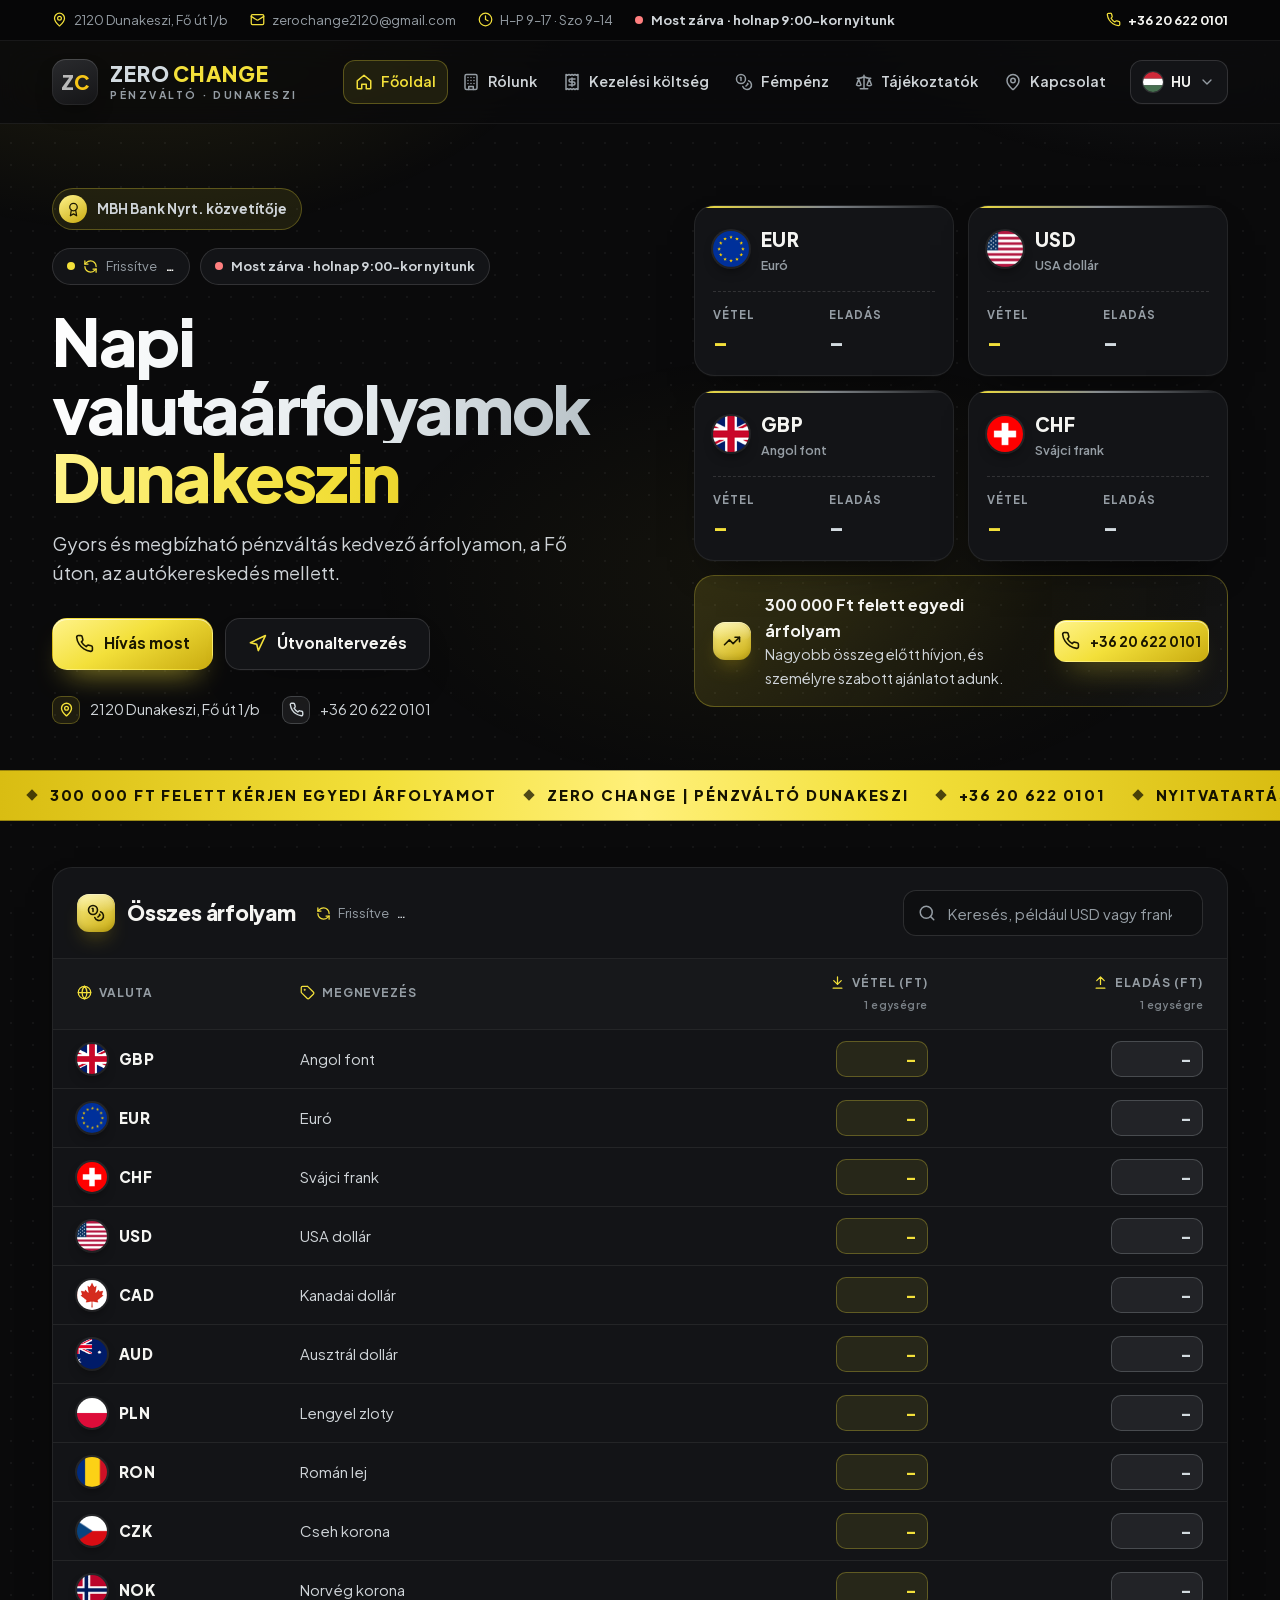
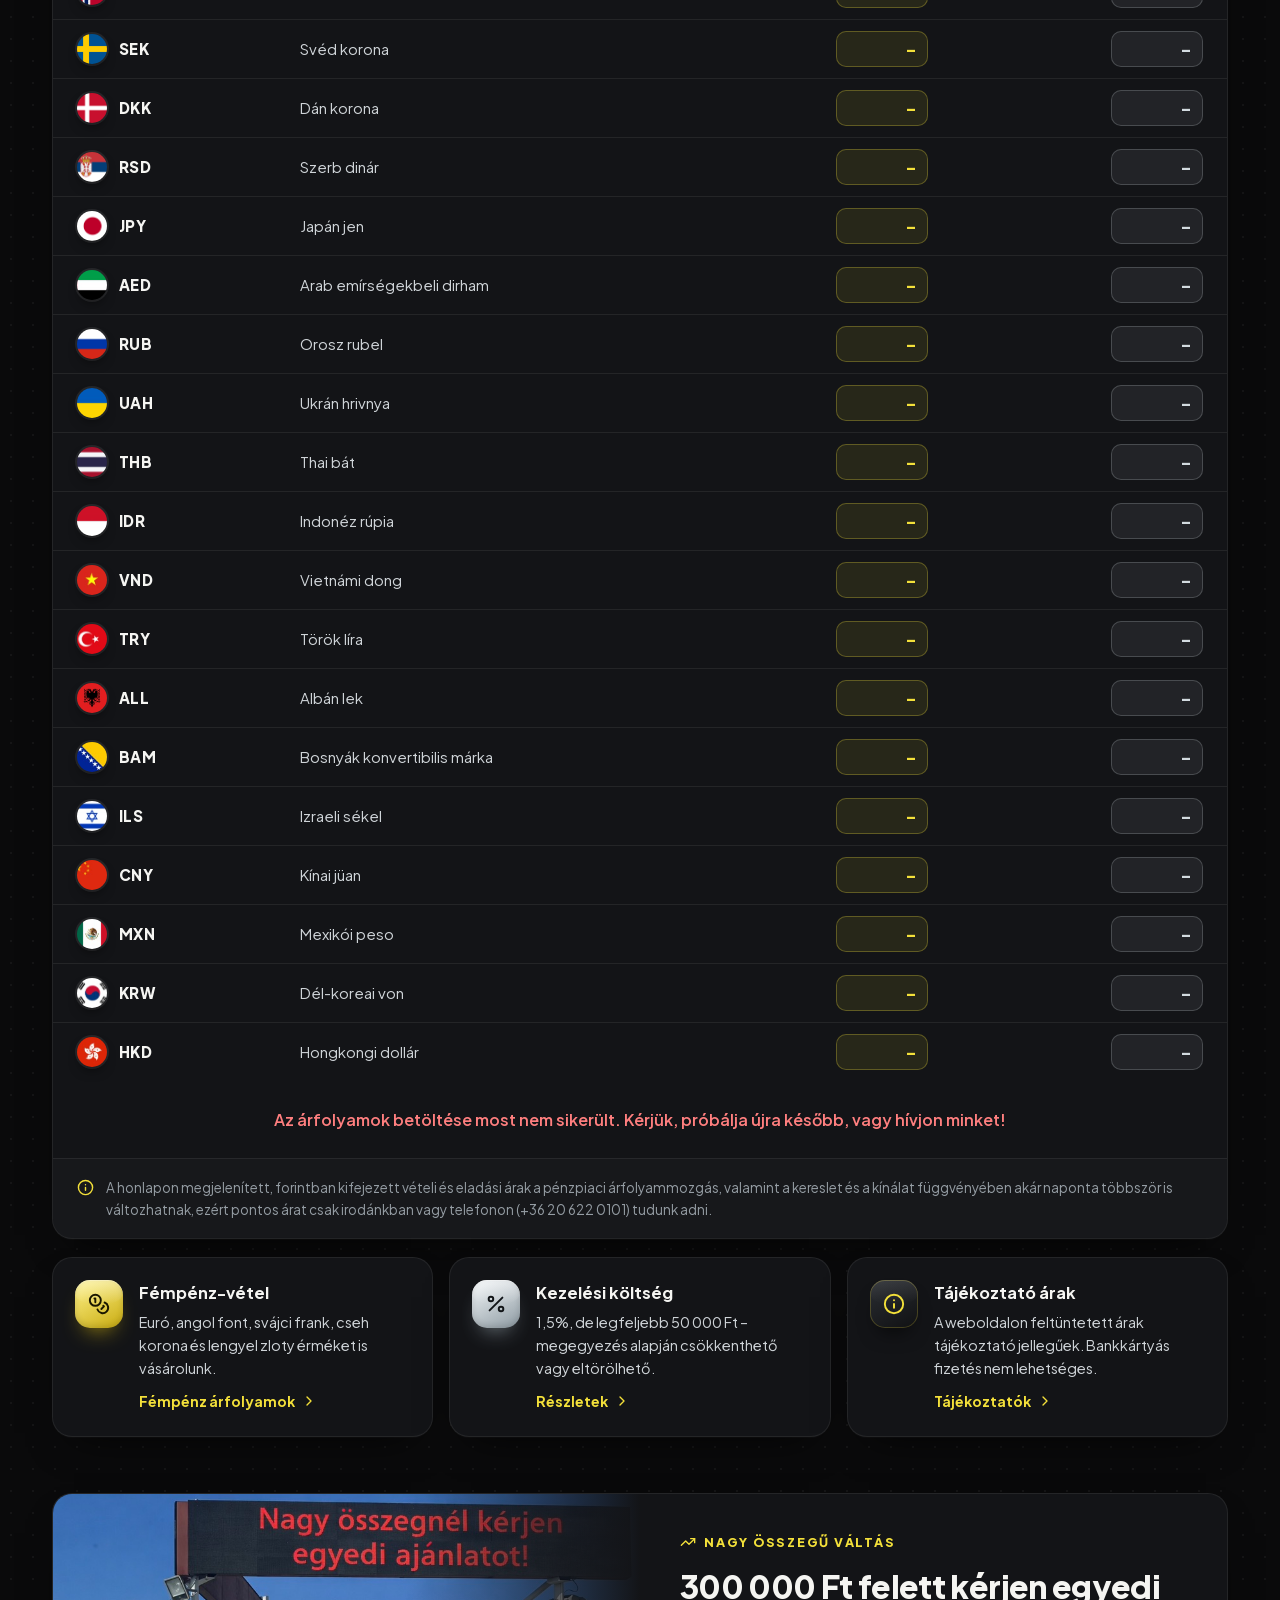
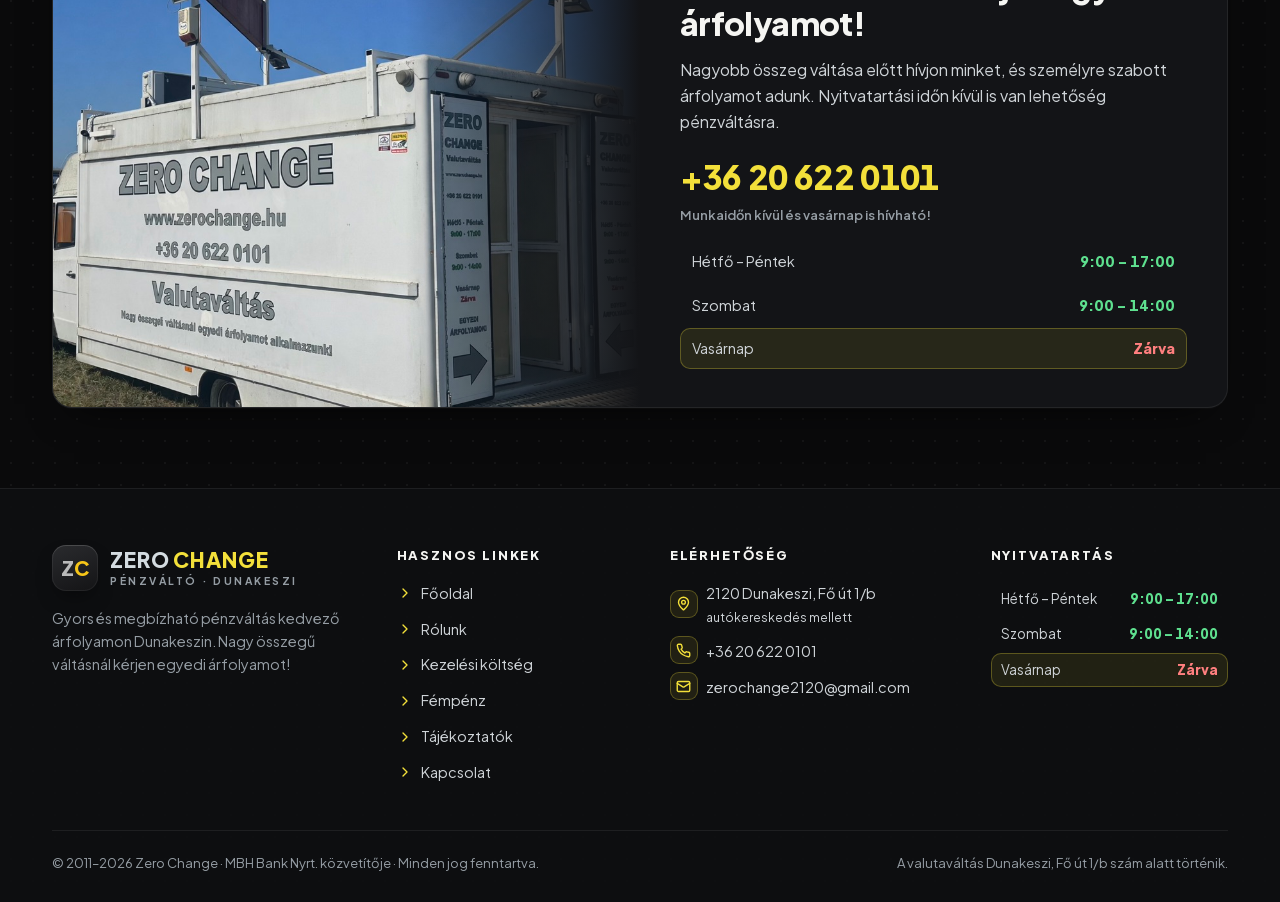
==== commit 3abef8b3: "Fémpénz: cseh korona és lengyel zloty érmék Két új érmekártya (10·20·50 Kč, 1·2·5 zł), 4 oszlopos rá" ====
--- a/index.html
+++ b/index.html
@@ -19,9 +19,9 @@
 <link rel="apple-touch-icon" href="assets/img/apple-touch-icon.png">
 <link rel="preload" href="assets/fonts/plus-jakarta-sans-latin.woff2" as="font" type="font/woff2" crossorigin>
 <link rel="preload" href="assets/fonts/plus-jakarta-sans-latin-ext.woff2" as="font" type="font/woff2" crossorigin>
-<link rel="stylesheet" href="assets/css/site.css?v=20261125b">
-<script src="assets/js/i18n.js?v=20261125b" defer></script>
-<script src="assets/js/site.js?v=20261125b" defer></script>
+<link rel="stylesheet" href="assets/css/site.css?v=20261125c">
+<script src="assets/js/i18n.js?v=20261125c" defer></script>
+<script src="assets/js/site.js?v=20261125c" defer></script>
 <script type="application/ld+json">{"@context": "https://schema.org", "@type": "FinancialService", "name": "Zero Change", "alternateName": "Zero Change Pénzváltó Dunakeszi", "url": "https://zerochange.hu/", "image": "https://zerochange.hu/assets/img/icon-512.png", "telephone": "+36206220101", "email": "zerochange2120@gmail.com", "description": "Zero Change valutaváltó – gyors és megbízható pénzváltás kedvező árfolyamon Dunakeszin. Nagy összegű váltásnál kérjen egyedi árfolyamot!", "currenciesAccepted": "HUF", "paymentAccepted": "Cash", "address": {"@type": "PostalAddress", "streetAddress": "Fő út 1/b", "postalCode": "2120", "addressLocality": "Dunakeszi", "addressCountry": "HU"}, "geo": {"@type": "GeoCoordinates", "latitude": 47.625639, "longitude": 19.123778}, "openingHoursSpecification": [{"@type": "OpeningHoursSpecification", "dayOfWeek": ["Monday", "Tuesday", "Wednesday", "Thursday", "Friday"], "opens": "09:00", "closes": "17:00"}, {"@type": "OpeningHoursSpecification", "dayOfWeek": ["Saturday"], "opens": "09:00", "closes": "14:00"}]}</script>
 </head>
 <body>
@@ -104,7 +104,7 @@
     <div class="tbl-f"><svg class="i" aria-hidden="true"><use href="#i-info"/></svg><span data-i18n="rates_note">A honlapon megjelenített, forintban kifejezett vételi és eladási árak a pénzpiaci árfolyammozgás, valamint a kereslet és a kínálat függvényében akár naponta többször is változhatnak, ezért pontos árat csak irodánkban vagy telefonon (+36 20 622 0101) tudunk adni.</span></div>
   </div>
   <div class="info3">
-    <div class="card ic"><span class="pi"><svg class="i" aria-hidden="true"><use href="#i-coins"/></svg></span><div><b data-i18n="coins_title">Fémpénz-vétel</b><p data-i18n="coins_text">Euró-, angol font- és svájci frank érméket is vásárolunk.</p><a class="lnk" href="fempenz.html"><span data-i18n="coins_link">Fémpénz árfolyamok</span><svg class="i" aria-hidden="true"><use href="#i-chev-right"/></svg></a></div></div>
+    <div class="card ic"><span class="pi"><svg class="i" aria-hidden="true"><use href="#i-coins"/></svg></span><div><b data-i18n="coins_title">Fémpénz-vétel</b><p data-i18n="coins_text">Euró, angol font, svájci frank, cseh korona és lengyel zloty érméket is vásárolunk.</p><a class="lnk" href="fempenz.html"><span data-i18n="coins_link">Fémpénz árfolyamok</span><svg class="i" aria-hidden="true"><use href="#i-chev-right"/></svg></a></div></div>
     <div class="card ic"><span class="pi pi-s"><svg class="i" aria-hidden="true"><use href="#i-percent"/></svg></span><div><b data-i18n="fee_card_title">Kezelési költség</b><p data-i18n="fee_card_text">1,5%, de legfeljebb 50 000 Ft – megegyezés alapján csökkenthető vagy eltörölhető.</p><a class="lnk" href="kezeles.html"><span data-i18n="details">Részletek</span><svg class="i" aria-hidden="true"><use href="#i-chev-right"/></svg></a></div></div>
     <div class="card ic"><span class="pi pi-d"><svg class="i" aria-hidden="true"><use href="#i-info"/></svg></span><div><b data-i18n="notice_title">Tájékoztató árak</b><p data-i18n="notice_text">A weboldalon feltüntetett árak tájékoztató jellegűek. Bankkártyás fizetés nem lehetséges.</p><a class="lnk" href="panasz.html"><span data-i18n="nav_docs">Tájékoztatók</span><svg class="i" aria-hidden="true"><use href="#i-chev-right"/></svg></a></div></div>
   </div>
--- a/assets/css/site.css
+++ b/assets/css/site.css
@@ -342,7 +342,7 @@
 a.ln:hover,.ln a:hover{color:var(--gold)}
 .ln.mut{color:var(--mut);font-weight:500;font-size:14px}
 
-.coins{display:grid;grid-template-columns:repeat(3,1fr);gap:18px}
+.coins{display:grid;grid-template-columns:repeat(4,1fr);gap:18px}
 .coin{padding:22px;display:flex;flex-direction:column;align-items:center;text-align:center;gap:10px;transition:transform .25s,border-color .25s}
 .coin:hover{transform:translateY(-3px);border-color:var(--gold-l)}
 .coin-img{width:100%;height:150px;display:grid;place-items:center;border-radius:16px;background:radial-gradient(60% 70% at 50% 45%,rgba(243,224,58,.16),transparent 70%),var(--bg2);border:1px solid var(--line)}
@@ -449,7 +449,13 @@
   .ftr{padding-bottom:110px;margin-top:56px}
   .ftr-g{grid-template-columns:1fr;gap:30px}
   .svc,.cgrid{grid-template-columns:1fr}
-  .coins{grid-template-columns:1fr}
+  .coins{grid-template-columns:1fr 1fr;gap:12px}
+  .coin{padding:14px;gap:8px}
+  .coin-img{height:110px}
+  .coin-img img{max-height:84px}
+  .coin h3{font-size:18px}
+  .coin h3 small{font-size:12.5px}
+  .coin-r .pill{font-size:14px;padding:6px 10px}
   .dl-r{grid-template-columns:1fr;gap:6px}
   .mapx-frame{height:auto;display:flex;flex-direction:column}
   .mapx-frame iframe{position:relative;height:340px;order:2}
